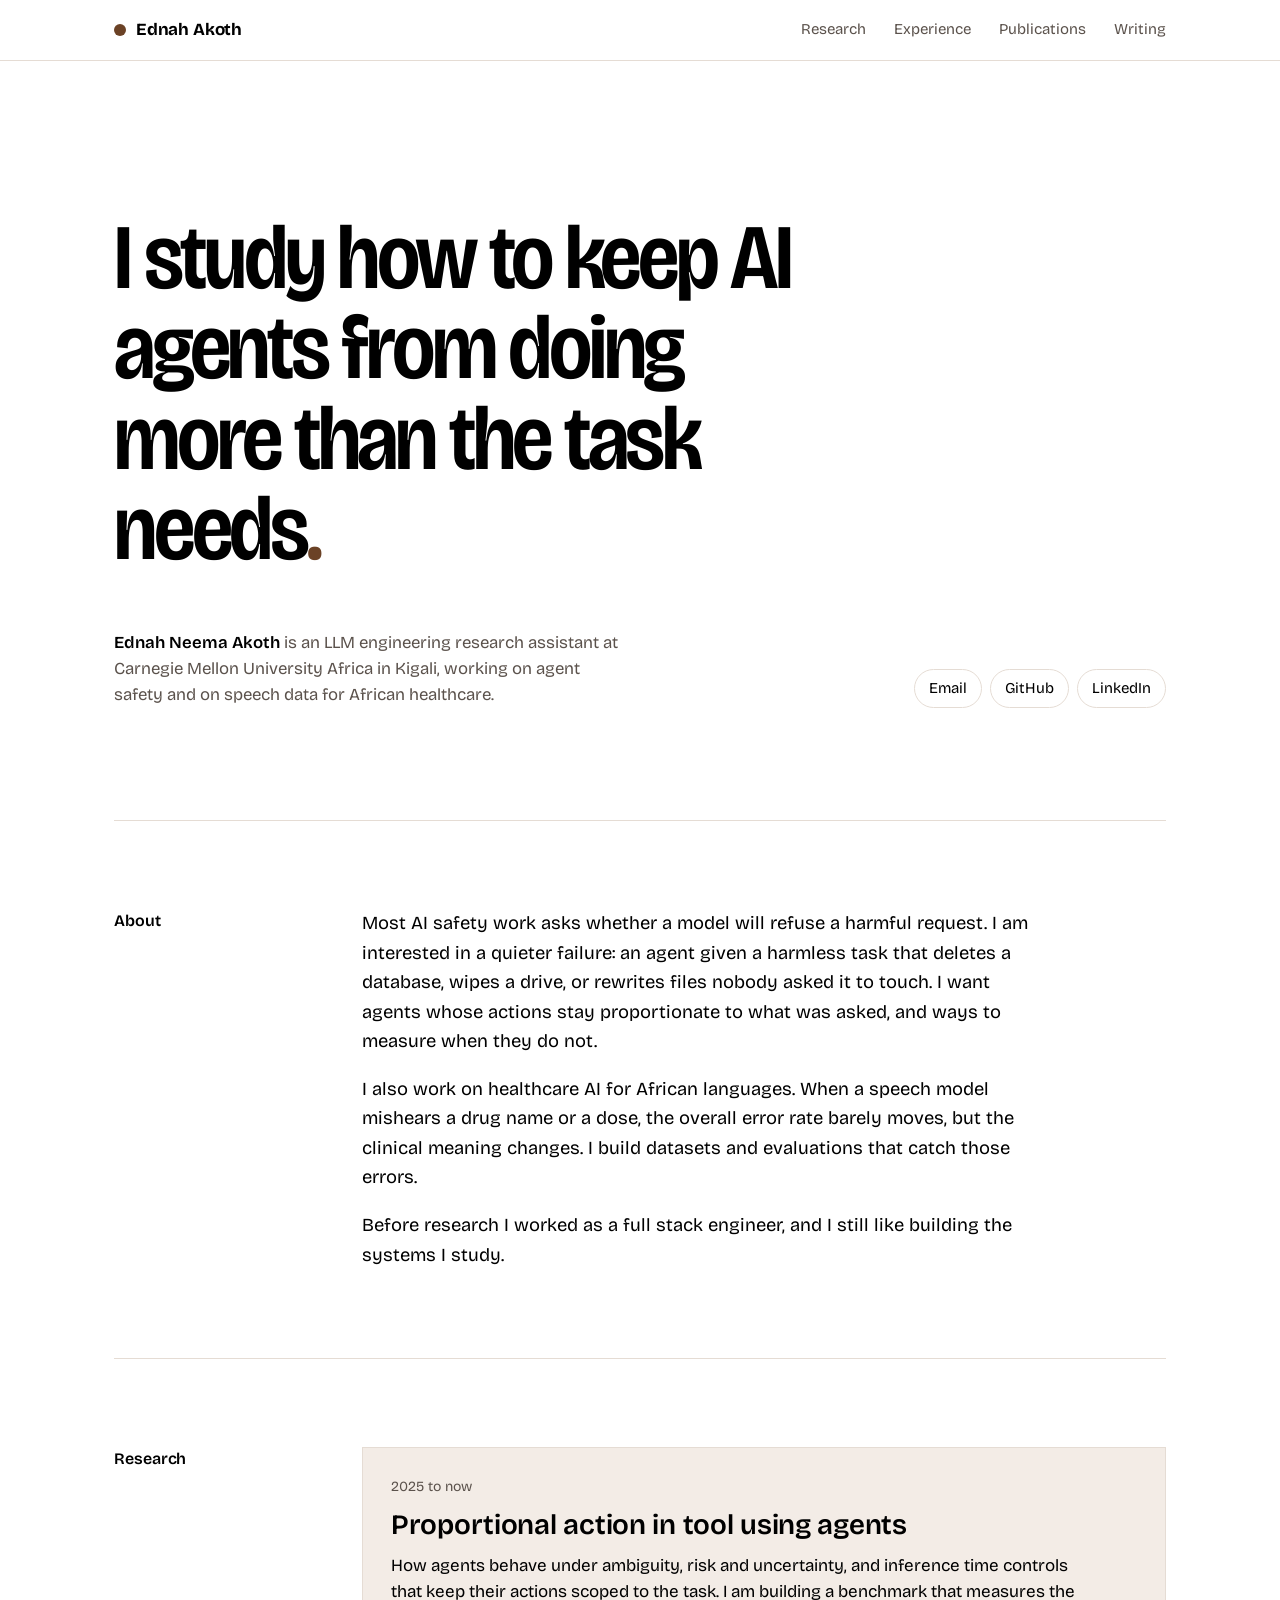
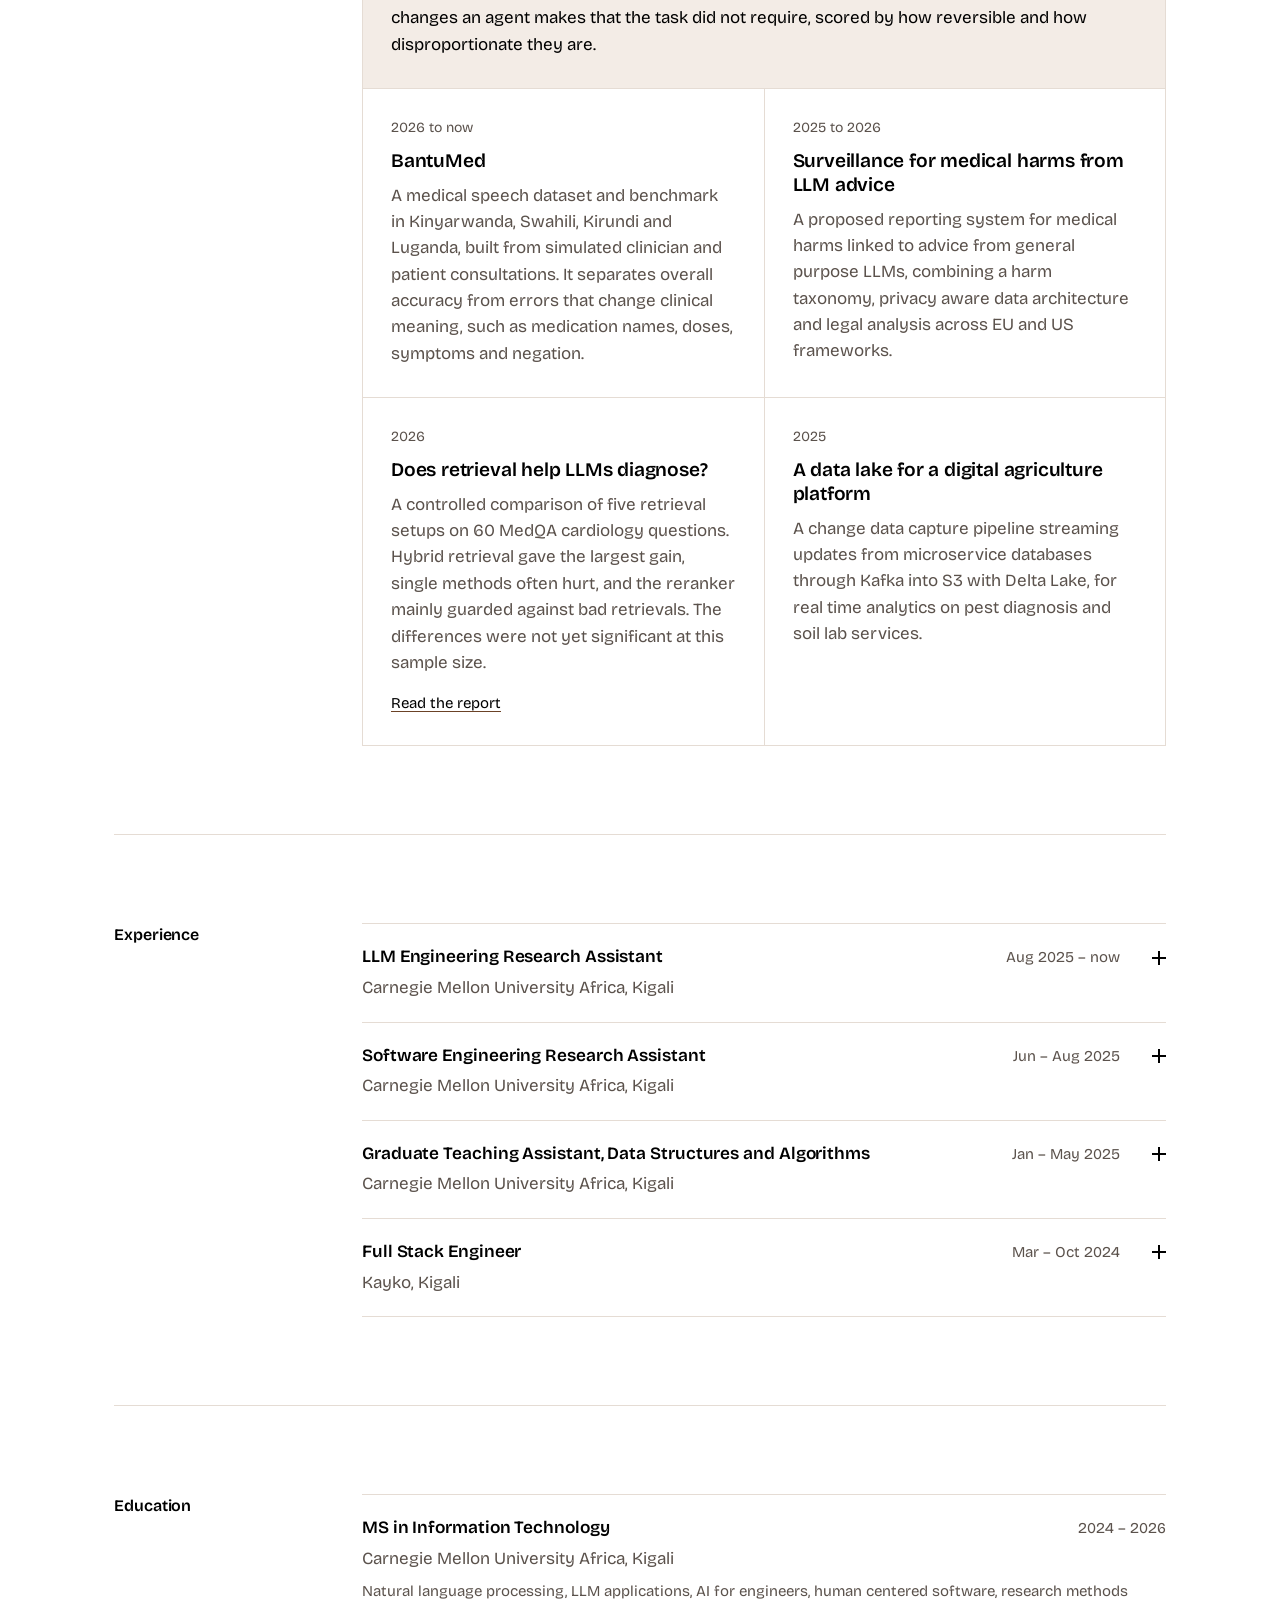
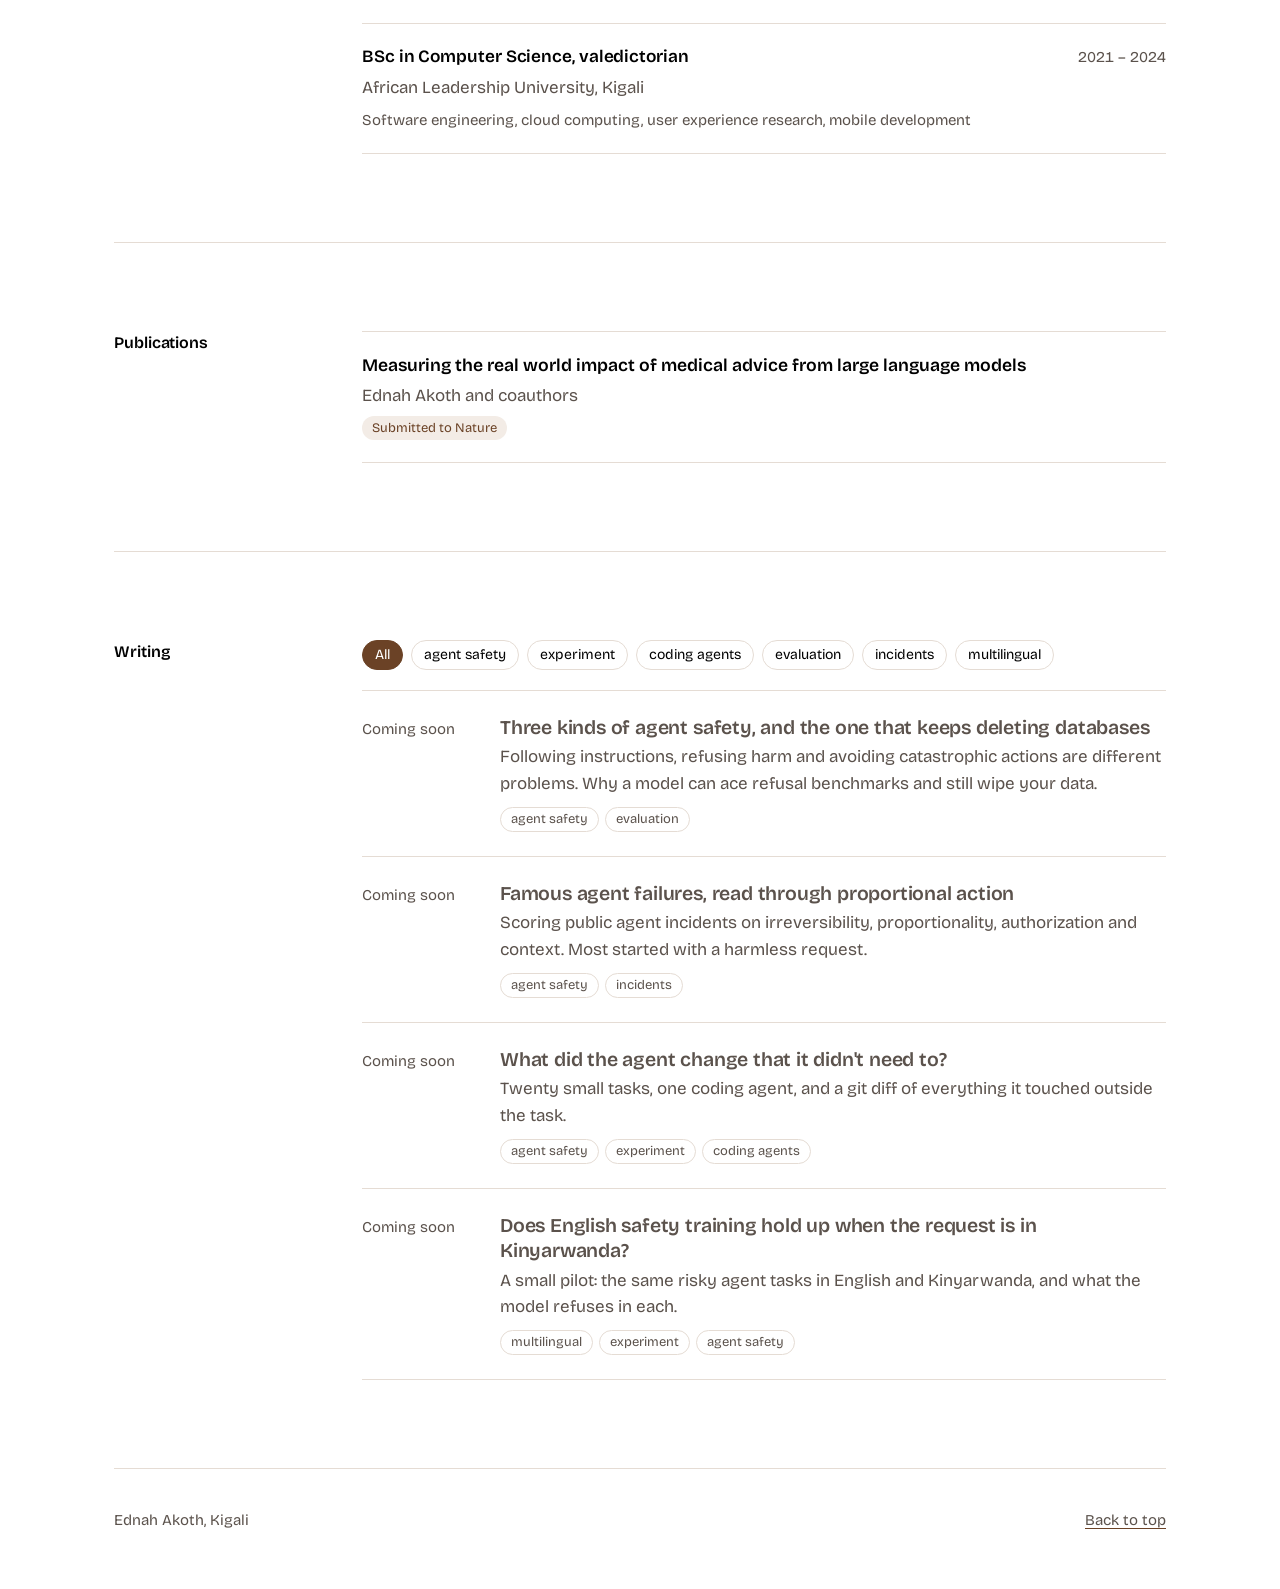
==== index.html @ a0581909 "Add personal site" ====
<!doctype html>
<html lang="en">
<head>
  <meta charset="utf-8">
  <meta name="viewport" content="width=device-width, initial-scale=1">
  <title>Ednah Akoth</title>
  <meta name="description" content="Ednah Akoth studies how AI agents act in the world, and builds evaluation data for African languages in healthcare.">
  <meta name="color-scheme" content="light dark">
  <link rel="icon" href="data:image/svg+xml,%3Csvg xmlns='http://www.w3.org/2000/svg' viewBox='0 0 32 32'%3E%3Ccircle cx='16' cy='16' r='12' fill='%236b4226'/%3E%3C/svg%3E">
  <link rel="preconnect" href="https://fonts.googleapis.com">
  <link rel="preconnect" href="https://fonts.gstatic.com" crossorigin>
  <link href="https://fonts.googleapis.com/css2?family=Bricolage+Grotesque:opsz,wdth,wght@12..96,75..100,400..700&family=Source+Serif+4:ital,opsz,wght@0,8..60,400..600;1,8..60,400&display=swap" rel="stylesheet">
  <link rel="stylesheet" href="style.css">
</head>
<body>
  <header class="top">
    <div class="wrap">
      <a class="mark" href="#"><span class="mark-dot" aria-hidden="true"></span>Ednah Akoth</a>
      <nav class="nav" aria-label="Sections">
        <a href="#research">Research</a>
        <a href="#experience">Experience</a>
        <a href="#publications">Publications</a>
        <a class="keep" href="#writing">Writing</a>
      </nav>
    </div>
  </header>

  <main class="wrap">
    <section class="hero" aria-label="Introduction">
      <h1 class="hero-line">I study how to keep AI agents from doing more than the task needs<span class="stop">.</span></h1>
      <div class="hero-foot">
        <p class="hero-who"><strong>Ednah Neema Akoth</strong> is an LLM engineering research assistant at Carnegie Mellon University Africa in Kigali, working on agent safety and on speech data for African healthcare.</p>
        <ul class="links">
          <li><a href="mailto:ednahakoth21@gmail.com">Email</a></li>
          <li><a href="https://github.com/Ed-Neema">GitHub</a></li>
          <li><a href="https://www.linkedin.com/in/ednah-akoth-7515a0207/">LinkedIn</a></li>
        </ul>
      </div>
    </section>

    <section class="section" id="about">
      <h2>About</h2>
      <div class="prose">
        <p>Most AI safety work asks whether a model will refuse a harmful request. I am interested in a quieter failure: an agent given a harmless task that deletes a database, wipes a drive, or rewrites files nobody asked it to touch. I want agents whose actions stay proportionate to what was asked, and ways to measure when they do not.</p>
        <p>I also work on healthcare AI for African languages. When a speech model mishears a drug name or a dose, the overall error rate barely moves, but the clinical meaning changes. I build datasets and evaluations that catch those errors.</p>
        <p>Before research I worked as a full stack engineer, and I still like building the systems I study.</p>
      </div>
    </section>

    <section class="section" id="research">
      <h2>Research</h2>
      <div class="modules">
        <article class="module lead">
          <span class="when">2025 to now</span>
          <h3>Proportional action in tool using agents</h3>
          <p>How agents behave under ambiguity, risk and uncertainty, and inference time controls that keep their actions scoped to the task. I am building a benchmark that measures the changes an agent makes that the task did not require, scored by how reversible and how disproportionate they are.</p>
        </article>
        <article class="module">
          <span class="when">2026 to now</span>
          <h3>BantuMed</h3>
          <p>A medical speech dataset and benchmark in Kinyarwanda, Swahili, Kirundi and Luganda, built from simulated clinician and patient consultations. It separates overall accuracy from errors that change clinical meaning, such as medication names, doses, symptoms and negation.</p>
        </article>
        <article class="module">
          <span class="when">2025 to 2026</span>
          <h3>Surveillance for medical harms from LLM advice</h3>
          <p>A proposed reporting system for medical harms linked to advice from general purpose LLMs, combining a harm taxonomy, privacy aware data architecture and legal analysis across EU and US frameworks.</p>
        </article>
        <article class="module">
          <span class="when">2026</span>
          <h3>Does retrieval help LLMs diagnose?</h3>
          <p>A controlled comparison of five retrieval setups on 60 MedQA cardiology questions. Hybrid retrieval gave the largest gain, single methods often hurt, and the reranker mainly guarded against bad retrievals. The differences were not yet significant at this sample size.</p>
          <a class="more" href="https://drive.google.com/file/d/1j5AnAswtlGLkLndNqXd56vwvSivkVSa7/view?usp=sharing">Read the report</a>
        </article>
        <article class="module">
          <span class="when">2025</span>
          <h3>A data lake for a digital agriculture platform</h3>
          <p>A change data capture pipeline streaming updates from microservice databases through Kafka into S3 with Delta Lake, for real time analytics on pest diagnosis and soil lab services.</p>
        </article>
      </div>
    </section>

    <section class="section" id="experience">
      <h2>Experience</h2>
      <ol class="rows">
        <li class="row">
          <details>
            <summary class="row-head">
              <span class="row-title">LLM Engineering Research Assistant</span>
              <span class="row-org">Carnegie Mellon University Africa, Kigali</span>
              <span class="row-date">Aug 2025 – now</span>
              <span class="row-toggle" aria-hidden="true"></span>
            </summary>
            <div class="row-body">
              <ul>
                <li>Developed a reporting framework for medical harms linked to LLM advice, integrating a harm taxonomy, privacy aware data architecture and legal analysis. Coauthored the manuscript submitted to Nature.</li>
                <li>Investigating reasonable behaviour in tool using agents, turning analysis of failures under ambiguity, risk and uncertainty into inference time controls for safer actions.</li>
                <li>Developing BantuMed, a multilingual African medical speech dataset and benchmark that identifies clinically consequential transcription errors.</li>
              </ul>
            </div>
          </details>
        </li>
        <li class="row">
          <details>
            <summary class="row-head">
              <span class="row-title">Software Engineering Research Assistant</span>
              <span class="row-org">Carnegie Mellon University Africa, Kigali</span>
              <span class="row-date">Jun – Aug 2025</span>
              <span class="row-toggle" aria-hidden="true"></span>
            </summary>
            <div class="row-body">
              <ul>
                <li>Designed and built a digital agriculture platform with pest and disease diagnosis, treatment recommendations, a chatbot and soil lab service requests.</li>
                <li>Built AI features with Python, FastAPI and microservices across application and data components.</li>
                <li>Built a data lake with a change data capture pipeline, streaming updates through Apache Kafka into AWS S3 using Delta Lake.</li>
              </ul>
            </div>
          </details>
        </li>
        <li class="row">
          <details>
            <summary class="row-head">
              <span class="row-title">Graduate Teaching Assistant, Data Structures and Algorithms</span>
              <span class="row-org">Carnegie Mellon University Africa, Kigali</span>
              <span class="row-date">Jan – May 2025</span>
              <span class="row-toggle" aria-hidden="true"></span>
            </summary>
            <div class="row-body">
              <ul>
                <li>Led C++ recitations and coding labs. Average assignment scores rose 15%.</li>
                <li>Held weekly office hours for 15 to 20 students and used assignment results to design targeted sessions.</li>
              </ul>
            </div>
          </details>
        </li>
        <li class="row">
          <details>
            <summary class="row-head">
              <span class="row-title">Full Stack Engineer</span>
              <span class="row-org">Kayko, Kigali</span>
              <span class="row-date">Mar – Oct 2024</span>
              <span class="row-toggle" aria-hidden="true"></span>
            </summary>
            <div class="row-body">
              <ul>
                <li>Led a team of three building a React and NestJS admin dashboard for monitoring user consumption.</li>
                <li>Built and iterated on an inventory management platform for small businesses, reaching more than 2,000 users.</li>
              </ul>
            </div>
          </details>
        </li>
      </ol>
    </section>

    <section class="section" id="education">
      <h2>Education</h2>
      <ol class="rows">
        <li class="row row-static">
          <div class="row-head">
            <span class="row-title">MS in Information Technology</span>
            <span class="row-org">Carnegie Mellon University Africa, Kigali</span>
            <span class="row-date">2024 – 2026</span>
            <span class="row-note">Natural language processing, LLM applications, AI for engineers, human centered software, research methods</span>
          </div>
        </li>
        <li class="row row-static">
          <div class="row-head">
            <span class="row-title">BSc in Computer Science, valedictorian</span>
            <span class="row-org">African Leadership University, Kigali</span>
            <span class="row-date">2021 – 2024</span>
            <span class="row-note">Software engineering, cloud computing, user experience research, mobile development</span>
          </div>
        </li>
      </ol>
    </section>

    <section class="section" id="publications">
      <h2>Publications</h2>
      <ol class="pubs">
        <li class="pub">
          <span class="pub-title">Measuring the real world impact of medical advice from large language models</span>
          <span class="pub-meta">Ednah Akoth and coauthors</span>
          <span class="status">Submitted to Nature</span>
        </li>
      </ol>
    </section>

    <section class="section" id="writing">
      <h2>Writing</h2>
      <div>
        <ul class="filters" id="filters" aria-label="Filter posts by tag"></ul>
        <ol class="posts" id="posts">
          <li><p class="empty">Loading posts.</p></li>
        </ol>
      </div>
    </section>
  </main>

  <footer class="foot">
    <div class="wrap">
      <span>Ednah Akoth, Kigali</span>
      <a href="#">Back to top</a>
    </div>
  </footer>

  <script src="main.js"></script>
</body>
</html>
---- style.css ----
/* Ednah Akoth — site styles
   Colors: black, white, brown. Change them here and everything follows. */

:root {
  --paper: #ffffff;
  --ink: #000000;
  --mute: #5b524c;
  --brown: #6b4226;
  --brown-soft: #f3ece6;
  --rule: #e5dcd4;

  --sans: "Bricolage Grotesque", "Helvetica Neue", Arial, sans-serif;
  --serif: "Source Serif 4", Georgia, serif;

  --gutter: clamp(20px, 5vw, 64px);
  --max: 1180px;
}

@media (prefers-color-scheme: dark) {
  :root {
    --paper: #000000;
    --ink: #ffffff;
    --mute: #a99e96;
    --brown: #c99a6e;
    --brown-soft: #1c140e;
    --rule: #2b231d;
  }
}

*,
*::before,
*::after { box-sizing: border-box; }

html { -webkit-text-size-adjust: 100%; scroll-behavior: smooth; }

body {
  margin: 0;
  background: var(--paper);
  color: var(--ink);
  font-family: var(--sans);
  font-size: 17px;
  line-height: 1.55;
  font-optical-sizing: auto;
  -webkit-font-smoothing: antialiased;
}

a { color: inherit; text-decoration-color: var(--brown); text-underline-offset: 0.2em; text-decoration-thickness: 1px; }
a:hover { color: var(--brown); }
:focus-visible { outline: 2px solid var(--brown); outline-offset: 3px; border-radius: 2px; }

.wrap { max-width: var(--max); margin: 0 auto; padding: 0 var(--gutter); }

/* Header */
.top {
  position: sticky; top: 0; z-index: 10;
  background: color-mix(in srgb, var(--paper) 88%, transparent);
  backdrop-filter: saturate(140%) blur(10px);
  -webkit-backdrop-filter: saturate(140%) blur(10px);
  border-bottom: 1px solid var(--rule);
}
.top .wrap { display: flex; align-items: center; justify-content: space-between; height: 60px; gap: 16px; }
.mark { font-weight: 700; letter-spacing: -0.01em; text-decoration: none; display: inline-flex; align-items: center; gap: 10px; }
.mark-dot { width: 12px; height: 12px; background: var(--brown); border-radius: 50%; }
.nav { display: flex; gap: clamp(12px, 2.4vw, 28px); font-size: 15px; }
.nav a { text-decoration: none; color: var(--mute); }
.nav a:hover { color: var(--ink); }

/* Hero */
.hero { padding: clamp(64px, 12vw, 152px) 0 clamp(56px, 9vw, 112px); border-bottom: 1px solid var(--rule); }
.hero-line {
  margin: 0;
  max-width: 15ch;
  font-size: clamp(2.6rem, 7.2vw, 6.1rem);
  line-height: 0.98;
  letter-spacing: -0.035em;
  font-weight: 600;
  font-variation-settings: "wdth" 88;
}
.hero-line .stop { color: var(--brown); }
.hero-foot {
  margin-top: clamp(36px, 5vw, 56px);
  display: grid;
  grid-template-columns: minmax(0, 1fr) auto;
  gap: 24px 48px;
  align-items: end;
}
.hero-who { margin: 0; max-width: 46ch; color: var(--mute); font-size: 1.05rem; }
.hero-who strong { color: var(--ink); font-weight: 600; }
.links { display: flex; flex-wrap: wrap; gap: 8px; margin: 0; padding: 0; list-style: none; }
.links a {
  display: inline-block; padding: 7px 14px; border: 1px solid var(--rule); border-radius: 999px;
  text-decoration: none; font-size: 15px;
}
.links a:hover { border-color: var(--brown); color: var(--brown); }

/* Sections: a label column and a content column */
.section { display: grid; grid-template-columns: 200px minmax(0, 1fr); gap: 24px 48px; padding: clamp(48px, 7vw, 88px) 0; border-bottom: 1px solid var(--rule); }
.section > h2 {
  margin: 0; font-size: 1rem; font-weight: 600; letter-spacing: -0.005em;
  position: sticky; top: 84px; align-self: start;
}
.section > h2 .count { color: var(--mute); font-weight: 400; margin-left: 6px; }

.prose { max-width: 62ch; }
.prose p { margin: 0 0 1em; font-size: 1.15rem; line-height: 1.6; }
.prose p:last-child { margin-bottom: 0; }

/* Research modules */
.modules { display: grid; grid-template-columns: repeat(2, minmax(0, 1fr)); border-top: 1px solid var(--rule); border-left: 1px solid var(--rule); }
.module { padding: 28px 28px 30px; border-right: 1px solid var(--rule); border-bottom: 1px solid var(--rule); display: flex; flex-direction: column; gap: 10px; }
.module h3 { margin: 0; font-size: 1.2rem; line-height: 1.25; letter-spacing: -0.01em; font-weight: 600; }
.module p { margin: 0; color: var(--mute); }
.module .when { font-size: 14px; color: var(--mute); }
.module .more { margin-top: auto; padding-top: 6px; font-size: 15px; }
.module.lead { grid-column: 1 / -1; background: var(--brown-soft); }
.module.lead h3 { font-size: clamp(1.35rem, 2.4vw, 1.75rem); max-width: 30ch; }
.module.lead p { max-width: 64ch; color: var(--ink); }

/* Experience and education rows */
.rows { list-style: none; margin: 0; padding: 0; border-top: 1px solid var(--rule); }
.row { border-bottom: 1px solid var(--rule); }
.row details > summary { list-style: none; cursor: pointer; }
.row details > summary::-webkit-details-marker { display: none; }
.row-head { display: grid; grid-template-columns: minmax(0, 1fr) auto 22px; gap: 4px 24px; align-items: baseline; padding: 20px 0; }
.row-title { font-weight: 600; font-size: 1.08rem; letter-spacing: -0.005em; }
.row-org { color: var(--mute); grid-column: 1; }
.row-date { color: var(--mute); font-size: 15px; font-variant-numeric: tabular-nums; grid-row: 1; grid-column: 2; white-space: nowrap; }
.row-toggle { grid-row: 1; grid-column: 3; position: relative; width: 14px; height: 14px; justify-self: end; align-self: center; }
.row-toggle::before, .row-toggle::after { content: ""; position: absolute; background: var(--ink); left: 0; top: 6px; width: 14px; height: 2px; transition: transform 0.2s ease; }
.row-toggle::after { transform: rotate(90deg); }
details[open] .row-toggle::after { transform: rotate(0deg); }
summary:hover .row-title { color: var(--brown); }
.row-body { padding: 0 0 24px; max-width: 70ch; }
.row-body ul { margin: 0; padding-left: 1.1em; }
.row-body li { margin: 0 0 8px; color: var(--mute); }
.row-body li::marker { color: var(--brown); }
.row-static .row-head { grid-template-columns: minmax(0, 1fr) auto; }
.row-note { grid-column: 1 / -1; color: var(--mute); font-size: 15px; margin-top: 4px; }

/* Publications */
.pubs { list-style: none; margin: 0; padding: 0; border-top: 1px solid var(--rule); }
.pub { padding: 22px 0; border-bottom: 1px solid var(--rule); display: grid; gap: 6px; }
.pub-title { font-weight: 600; font-size: 1.1rem; line-height: 1.35; max-width: 60ch; }
.pub-meta { color: var(--mute); }
.status { display: inline-block; font-size: 13px; padding: 2px 10px; border-radius: 999px; background: var(--brown-soft); color: var(--brown); width: fit-content; }

/* Writing */
.filters { display: flex; flex-wrap: wrap; gap: 8px; margin: 0 0 20px; padding: 0; list-style: none; }
.tag {
  font: inherit; font-size: 14px; line-height: 1; padding: 7px 12px; border-radius: 999px;
  border: 1px solid var(--rule); background: transparent; color: var(--ink); cursor: pointer;
}
.tag:hover { border-color: var(--brown); }
.tag[aria-pressed="true"] { background: var(--brown); border-color: var(--brown); color: var(--paper); }
span.tag { cursor: default; padding: 5px 10px; font-size: 13px; color: var(--mute); }
.posts { list-style: none; margin: 0; padding: 0; border-top: 1px solid var(--rule); }
.post { border-bottom: 1px solid var(--rule); }
.post-link { display: grid; grid-template-columns: 110px minmax(0, 1fr); gap: 6px 28px; padding: 24px 0; text-decoration: none; }
a.post-link:hover .post-title { color: var(--brown); }
.post-date { color: var(--mute); font-size: 15px; font-variant-numeric: tabular-nums; padding-top: 3px; }
.post-title { font-weight: 600; font-size: 1.22rem; line-height: 1.3; letter-spacing: -0.01em; margin: 0; }
.post-sum { color: var(--mute); margin: 4px 0 10px; max-width: 62ch; }
.post-tags { display: flex; flex-wrap: wrap; gap: 6px; }
.post.upcoming .post-title { color: var(--mute); }
.empty { color: var(--mute); padding: 24px 0; margin: 0; }

/* Footer */
.foot { padding: 40px 0 56px; color: var(--mute); font-size: 15px; }
.foot .wrap { display: flex; justify-content: space-between; flex-wrap: wrap; gap: 12px; }

/* Article page */
.article { padding: clamp(48px, 8vw, 96px) 0 72px; }
.article-head { max-width: 760px; margin: 0 auto 40px; }
.back { font-size: 15px; color: var(--mute); text-decoration: none; }
.back:hover { color: var(--brown); }
.article-title { font-size: clamp(2rem, 4.6vw, 3.4rem); line-height: 1.04; letter-spacing: -0.03em; font-weight: 600; margin: 28px 0 18px; font-variation-settings: "wdth" 90; }
.article-meta { display: flex; flex-wrap: wrap; align-items: center; gap: 10px 14px; color: var(--mute); font-size: 15px; }
.article-body { max-width: 680px; margin: 0 auto; font-family: var(--serif); font-size: 1.16rem; line-height: 1.72; }
.article-body h2, .article-body h3 { font-family: var(--sans); letter-spacing: -0.015em; line-height: 1.2; margin: 2em 0 0.6em; }
.article-body h2 { font-size: 1.6rem; }
.article-body h3 { font-size: 1.25rem; }
.article-body p, .article-body ul, .article-body ol { margin: 0 0 1.1em; }
.article-body blockquote { margin: 1.5em 0; padding-left: 20px; border-left: 3px solid var(--brown); color: var(--mute); }
.article-body img { max-width: 100%; height: auto; }
.article-body code { font-size: 0.88em; background: var(--brown-soft); padding: 2px 5px; border-radius: 3px; }
.article-body pre { background: var(--brown-soft); padding: 16px; overflow-x: auto; border-radius: 4px; font-size: 0.85em; line-height: 1.5; }
.article-body pre code { background: none; padding: 0; }
.article-body table { border-collapse: collapse; width: 100%; font-family: var(--sans); font-size: 0.92rem; margin: 1.4em 0; display: block; overflow-x: auto; }
.article-body th, .article-body td { border-bottom: 1px solid var(--rule); padding: 8px 10px; text-align: left; vertical-align: top; }
.article-body hr { border: 0; border-top: 1px solid var(--rule); margin: 2.4em 0; }

/* One entrance, on page load only */
@media (prefers-reduced-motion: no-preference) {
  .hero-line, .hero-foot { animation: rise 0.7s cubic-bezier(0.2, 0.7, 0.2, 1) both; }
  .hero-foot { animation-delay: 0.15s; }
  @keyframes rise { from { opacity: 0; transform: translateY(14px); } to { opacity: 1; transform: none; } }
}
@media (prefers-reduced-motion: reduce) { html { scroll-behavior: auto; } .row-toggle::before, .row-toggle::after { transition: none; } }

/* Small screens */
@media (max-width: 820px) {
  .section { grid-template-columns: 1fr; gap: 20px; }
  .section > h2 { position: static; }
  .modules { grid-template-columns: 1fr; }
  .hero-foot { grid-template-columns: 1fr; }
}
@media (max-width: 560px) {
  body { font-size: 16px; }
  .nav a:not(.keep) { display: none; }
  .module { padding: 22px 20px; }
  .post-link { grid-template-columns: 1fr; gap: 4px; }
  .row-head { grid-template-columns: minmax(0, 1fr) 22px; }
  .row-date { grid-row: auto; grid-column: 1; }
  .row-toggle { grid-row: 1; grid-column: 2; }
  .row-static .row-head { grid-template-columns: 1fr; }
}
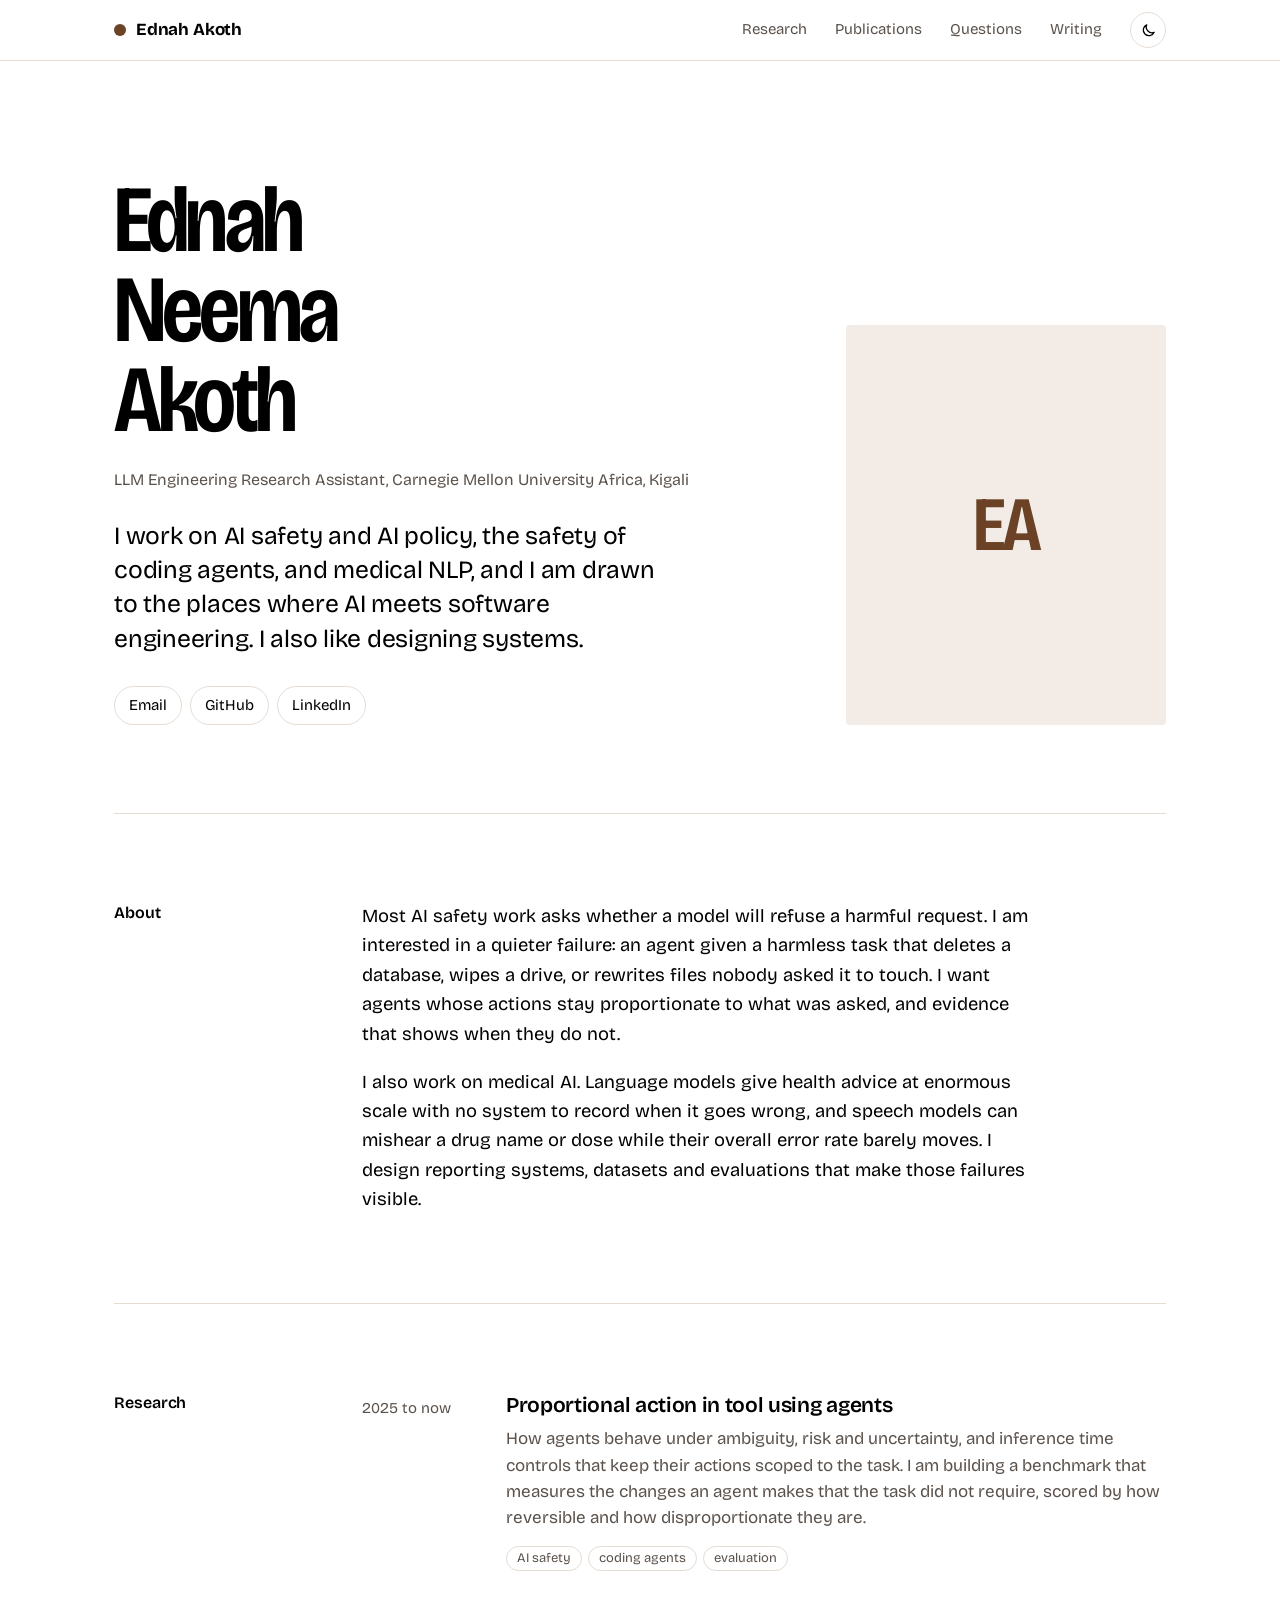
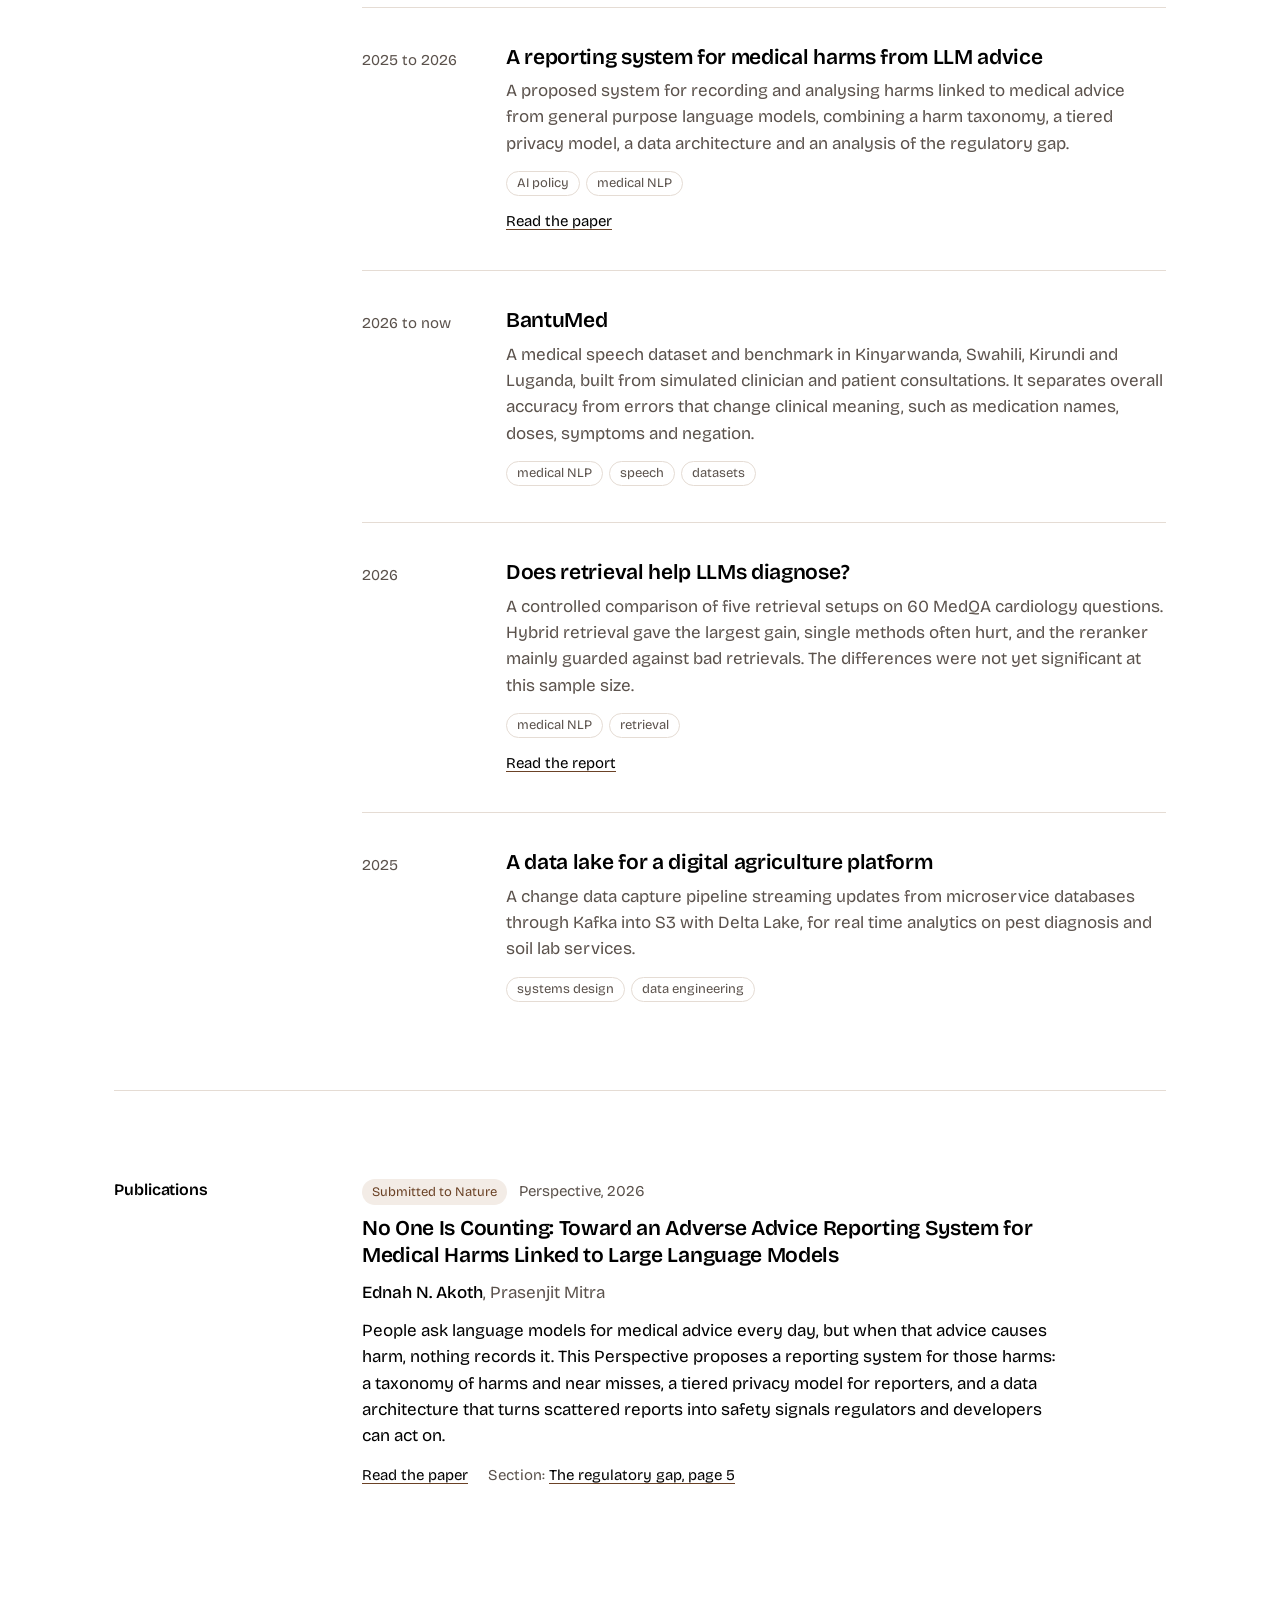
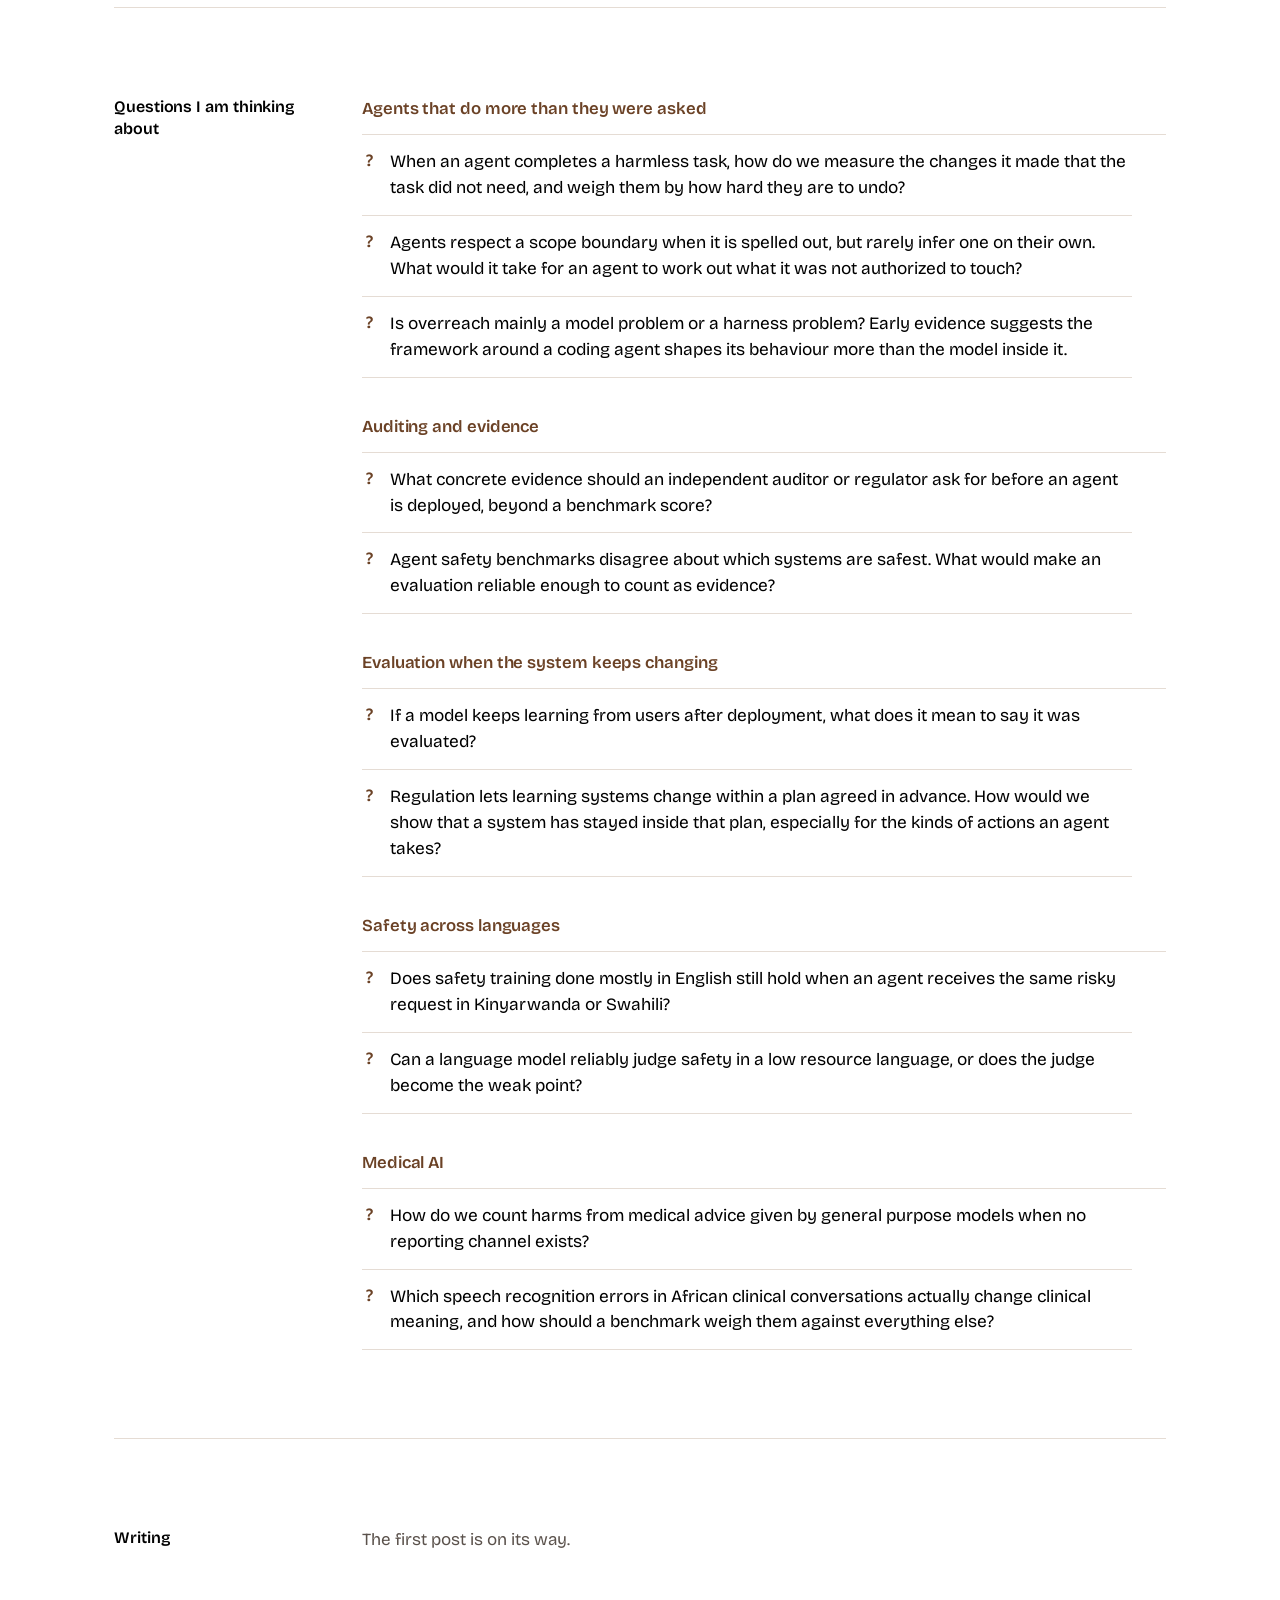
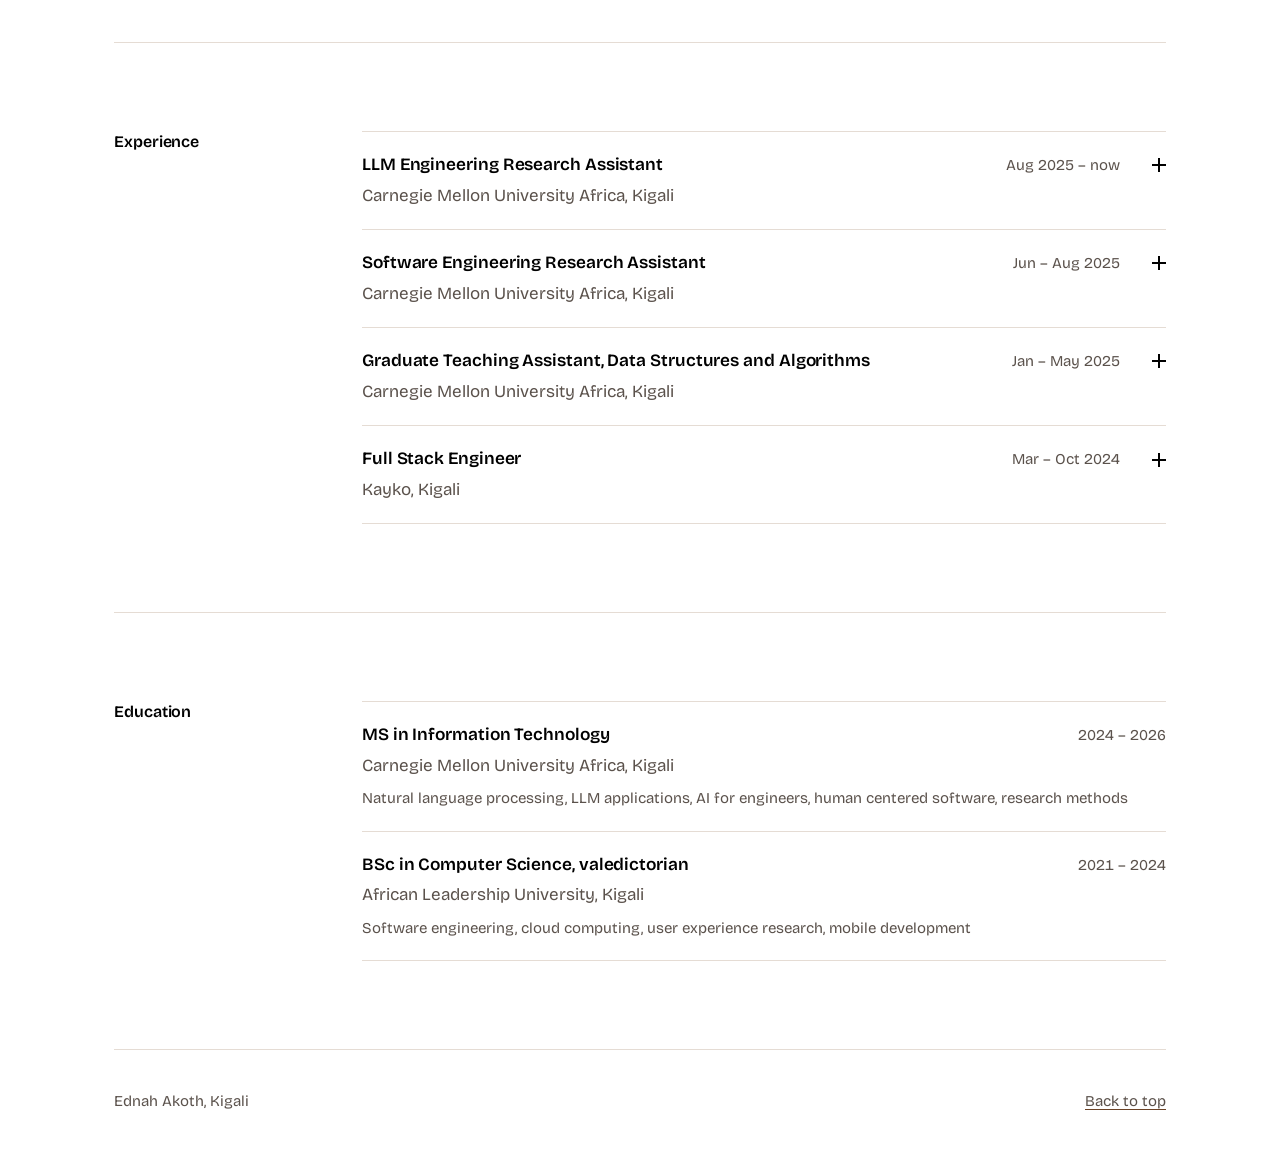
==== commit 47aa5c17: "Redesign intro, research list, add questions, paper links and theme toggle" ====
--- a/index.html
+++ b/index.html
@@ -4,8 +4,9 @@
   <meta charset="utf-8">
   <meta name="viewport" content="width=device-width, initial-scale=1">
   <title>Ednah Akoth</title>
-  <meta name="description" content="Ednah Akoth studies how AI agents act in the world, and builds evaluation data for African languages in healthcare.">
+  <meta name="description" content="Ednah Akoth works on AI safety, AI policy, the safety of coding agents and medical NLP.">
   <meta name="color-scheme" content="light dark">
+  <script>try{var t=localStorage.getItem("theme");if(t==="light"||t==="dark")document.documentElement.dataset.theme=t;}catch(e){}</script>
   <link rel="icon" href="data:image/svg+xml,%3Csvg xmlns='http://www.w3.org/2000/svg' viewBox='0 0 32 32'%3E%3Ccircle cx='16' cy='16' r='12' fill='%236b4226'/%3E%3C/svg%3E">
   <link rel="preconnect" href="https://fonts.googleapis.com">
   <link rel="preconnect" href="https://fonts.gstatic.com" crossorigin>
@@ -16,66 +17,117 @@
   <header class="top">
     <div class="wrap">
       <a class="mark" href="#"><span class="mark-dot" aria-hidden="true"></span>Ednah Akoth</a>
-      <nav class="nav" aria-label="Sections">
-        <a href="#research">Research</a>
-        <a href="#experience">Experience</a>
-        <a href="#publications">Publications</a>
-        <a class="keep" href="#writing">Writing</a>
-      </nav>
+      <div class="top-right">
+        <nav class="nav" aria-label="Sections">
+          <a href="#research">Research</a>
+          <a href="#publications">Publications</a>
+          <a href="#questions">Questions</a>
+          <a class="keep" href="#writing">Writing</a>
+        </nav>
+        <button class="theme-toggle" type="button" aria-label="Switch to dark mode" data-theme-toggle>
+          <svg class="icon-moon" viewBox="0 0 24 24" aria-hidden="true"><path d="M20 14.5A8 8 0 0 1 9.5 4a8 8 0 1 0 10.5 10.5Z"/></svg>
+          <svg class="icon-sun" viewBox="0 0 24 24" aria-hidden="true"><circle cx="12" cy="12" r="4"/><path d="M12 2v2M12 20v2M4.9 4.9l1.4 1.4M17.7 17.7l1.4 1.4M2 12h2M20 12h2M4.9 19.1l1.4-1.4M17.7 6.3l1.4-1.4"/></svg>
+        </button>
+      </div>
     </div>
   </header>
 
   <main class="wrap">
     <section class="hero" aria-label="Introduction">
-      <h1 class="hero-line">I study how to keep AI agents from doing more than the task needs<span class="stop">.</span></h1>
-      <div class="hero-foot">
-        <p class="hero-who"><strong>Ednah Neema Akoth</strong> is an LLM engineering research assistant at Carnegie Mellon University Africa in Kigali, working on agent safety and on speech data for African healthcare.</p>
+      <div class="hero-text">
+        <h1 class="hero-name">Ednah Neema Akoth</h1>
+        <p class="hero-role">LLM Engineering Research Assistant, Carnegie Mellon University Africa, Kigali</p>
+        <p class="hero-interests">I work on AI safety and AI policy, the safety of coding agents, and medical NLP, and I am drawn to the places where AI meets software engineering. I also like designing systems.</p>
         <ul class="links">
           <li><a href="mailto:ednahakoth21@gmail.com">Email</a></li>
           <li><a href="https://github.com/Ed-Neema">GitHub</a></li>
           <li><a href="https://www.linkedin.com/in/ednah-akoth-7515a0207/">LinkedIn</a></li>
         </ul>
       </div>
+      <figure class="portrait">
+        <span class="portrait-fallback" aria-hidden="true">EA</span>
+        <!-- To add your photo: upload it to the repository as photo.jpg. It appears here automatically. -->
+        <img src="photo.jpg" alt="Portrait of Ednah Akoth" width="600" height="750" onerror="this.remove()">
+      </figure>
     </section>
 
     <section class="section" id="about">
       <h2>About</h2>
       <div class="prose">
-        <p>Most AI safety work asks whether a model will refuse a harmful request. I am interested in a quieter failure: an agent given a harmless task that deletes a database, wipes a drive, or rewrites files nobody asked it to touch. I want agents whose actions stay proportionate to what was asked, and ways to measure when they do not.</p>
-        <p>I also work on healthcare AI for African languages. When a speech model mishears a drug name or a dose, the overall error rate barely moves, but the clinical meaning changes. I build datasets and evaluations that catch those errors.</p>
-        <p>Before research I worked as a full stack engineer, and I still like building the systems I study.</p>
+        <p>Most AI safety work asks whether a model will refuse a harmful request. I am interested in a quieter failure: an agent given a harmless task that deletes a database, wipes a drive, or rewrites files nobody asked it to touch. I want agents whose actions stay proportionate to what was asked, and evidence that shows when they do not.</p>
+        <p>I also work on medical AI. Language models give health advice at enormous scale with no system to record when it goes wrong, and speech models can mishear a drug name or dose while their overall error rate barely moves. I design reporting systems, datasets and evaluations that make those failures visible.</p>
       </div>
     </section>
 
     <section class="section" id="research">
       <h2>Research</h2>
-      <div class="modules">
-        <article class="module lead">
-          <span class="when">2025 to now</span>
-          <h3>Proportional action in tool using agents</h3>
-          <p>How agents behave under ambiguity, risk and uncertainty, and inference time controls that keep their actions scoped to the task. I am building a benchmark that measures the changes an agent makes that the task did not require, scored by how reversible and how disproportionate they are.</p>
-        </article>
-        <article class="module">
-          <span class="when">2026 to now</span>
-          <h3>BantuMed</h3>
-          <p>A medical speech dataset and benchmark in Kinyarwanda, Swahili, Kirundi and Luganda, built from simulated clinician and patient consultations. It separates overall accuracy from errors that change clinical meaning, such as medication names, doses, symptoms and negation.</p>
-        </article>
-        <article class="module">
-          <span class="when">2025 to 2026</span>
-          <h3>Surveillance for medical harms from LLM advice</h3>
-          <p>A proposed reporting system for medical harms linked to advice from general purpose LLMs, combining a harm taxonomy, privacy aware data architecture and legal analysis across EU and US frameworks.</p>
-        </article>
-        <article class="module">
-          <span class="when">2026</span>
-          <h3>Does retrieval help LLMs diagnose?</h3>
-          <p>A controlled comparison of five retrieval setups on 60 MedQA cardiology questions. Hybrid retrieval gave the largest gain, single methods often hurt, and the reranker mainly guarded against bad retrievals. The differences were not yet significant at this sample size.</p>
-          <a class="more" href="https://drive.google.com/file/d/1j5AnAswtlGLkLndNqXd56vwvSivkVSa7/view?usp=sharing">Read the report</a>
-        </article>
-        <article class="module">
-          <span class="when">2025</span>
-          <h3>A data lake for a digital agriculture platform</h3>
-          <p>A change data capture pipeline streaming updates from microservice databases through Kafka into S3 with Delta Lake, for real time analytics on pest diagnosis and soil lab services.</p>
-        </article>
+      <ol class="projects">
+        <li class="project">
+          <span class="project-when">2025 to now</span>
+          <div class="project-body">
+            <h3>Proportional action in tool using agents</h3>
+            <p>How agents behave under ambiguity, risk and uncertainty, and inference time controls that keep their actions scoped to the task. I am building a benchmark that measures the changes an agent makes that the task did not require, scored by how reversible and how disproportionate they are.</p>
+            <p class="project-tags"><span class="tag">AI safety</span><span class="tag">coding agents</span><span class="tag">evaluation</span></p>
+          </div>
+        </li>
+        <li class="project">
+          <span class="project-when">2025 to 2026</span>
+          <div class="project-body">
+            <h3>A reporting system for medical harms from LLM advice</h3>
+            <p>A proposed system for recording and analysing harms linked to medical advice from general purpose language models, combining a harm taxonomy, a tiered privacy model, a data architecture and an analysis of the regulatory gap.</p>
+            <p class="project-tags"><span class="tag">AI policy</span><span class="tag">medical NLP</span></p>
+            <a class="project-link" href="#pub-no-one-is-counting">Read the paper</a>
+          </div>
+        </li>
+        <li class="project">
+          <span class="project-when">2026 to now</span>
+          <div class="project-body">
+            <h3>BantuMed</h3>
+            <p>A medical speech dataset and benchmark in Kinyarwanda, Swahili, Kirundi and Luganda, built from simulated clinician and patient consultations. It separates overall accuracy from errors that change clinical meaning, such as medication names, doses, symptoms and negation.</p>
+            <p class="project-tags"><span class="tag">medical NLP</span><span class="tag">speech</span><span class="tag">datasets</span></p>
+          </div>
+        </li>
+        <li class="project">
+          <span class="project-when">2026</span>
+          <div class="project-body">
+            <h3>Does retrieval help LLMs diagnose?</h3>
+            <p>A controlled comparison of five retrieval setups on 60 MedQA cardiology questions. Hybrid retrieval gave the largest gain, single methods often hurt, and the reranker mainly guarded against bad retrievals. The differences were not yet significant at this sample size.</p>
+            <p class="project-tags"><span class="tag">medical NLP</span><span class="tag">retrieval</span></p>
+            <a class="project-link" href="https://drive.google.com/file/d/1j5AnAswtlGLkLndNqXd56vwvSivkVSa7/view?usp=sharing">Read the report</a>
+          </div>
+        </li>
+        <li class="project">
+          <span class="project-when">2025</span>
+          <div class="project-body">
+            <h3>A data lake for a digital agriculture platform</h3>
+            <p>A change data capture pipeline streaming updates from microservice databases through Kafka into S3 with Delta Lake, for real time analytics on pest diagnosis and soil lab services.</p>
+            <p class="project-tags"><span class="tag">systems design</span><span class="tag">data engineering</span></p>
+          </div>
+        </li>
+      </ol>
+    </section>
+
+    <section class="section" id="publications">
+      <h2>Publications</h2>
+      <ol class="pubs" id="pubs">
+        <li><p class="empty">Loading publications.</p></li>
+      </ol>
+    </section>
+
+    <section class="section" id="questions">
+      <h2>Questions I am thinking about</h2>
+      <div class="questions" id="question-list">
+        <p class="empty">Loading questions.</p>
+      </div>
+    </section>
+
+    <section class="section" id="writing">
+      <h2>Writing</h2>
+      <div>
+        <ul class="filters" id="filters" aria-label="Filter posts by tag"></ul>
+        <ol class="posts" id="posts">
+          <li><p class="empty">Loading posts.</p></li>
+        </ol>
       </div>
     </section>
 
@@ -172,27 +224,6 @@
         </li>
       </ol>
     </section>
-
-    <section class="section" id="publications">
-      <h2>Publications</h2>
-      <ol class="pubs">
-        <li class="pub">
-          <span class="pub-title">Measuring the real world impact of medical advice from large language models</span>
-          <span class="pub-meta">Ednah Akoth and coauthors</span>
-          <span class="status">Submitted to Nature</span>
-        </li>
-      </ol>
-    </section>
-
-    <section class="section" id="writing">
-      <h2>Writing</h2>
-      <div>
-        <ul class="filters" id="filters" aria-label="Filter posts by tag"></ul>
-        <ol class="posts" id="posts">
-          <li><p class="empty">Loading posts.</p></li>
-        </ol>
-      </div>
-    </section>
   </main>
 
   <footer class="foot">
--- a/style.css
+++ b/style.css
@@ -1,4 +1,4 @@
-/* Ednah Akoth — site styles
+/* Ednah Akoth: site styles
    Colors: black, white, brown. Change them here and everything follows. */
 
 :root {
@@ -14,16 +14,28 @@
 
   --gutter: clamp(20px, 5vw, 64px);
   --max: 1180px;
-}
-
+  color-scheme: light;
+}
+
+/* Dark palette: used when the visitor picks dark, or when their system is dark and they have not picked */
+:root[data-theme="dark"] {
+  --paper: #000000;
+  --ink: #ffffff;
+  --mute: #a99e96;
+  --brown: #c99a6e;
+  --brown-soft: #1c140e;
+  --rule: #2b231d;
+  color-scheme: dark;
+}
 @media (prefers-color-scheme: dark) {
-  :root {
+  :root:not([data-theme="light"]) {
     --paper: #000000;
     --ink: #ffffff;
     --mute: #a99e96;
     --brown: #c99a6e;
     --brown-soft: #1c140e;
     --rule: #2b231d;
+    color-scheme: dark;
   }
 }
 
@@ -31,7 +43,7 @@
 *::before,
 *::after { box-sizing: border-box; }
 
-html { -webkit-text-size-adjust: 100%; scroll-behavior: smooth; }
+html { -webkit-text-size-adjust: 100%; scroll-behavior: smooth; scroll-padding-top: 80px; }
 
 body {
   margin: 0;
@@ -59,62 +71,134 @@
   border-bottom: 1px solid var(--rule);
 }
 .top .wrap { display: flex; align-items: center; justify-content: space-between; height: 60px; gap: 16px; }
+.top-right { display: flex; align-items: center; gap: clamp(14px, 2.4vw, 28px); }
 .mark { font-weight: 700; letter-spacing: -0.01em; text-decoration: none; display: inline-flex; align-items: center; gap: 10px; }
 .mark-dot { width: 12px; height: 12px; background: var(--brown); border-radius: 50%; }
 .nav { display: flex; gap: clamp(12px, 2.4vw, 28px); font-size: 15px; }
 .nav a { text-decoration: none; color: var(--mute); }
 .nav a:hover { color: var(--ink); }
 
-/* Hero */
-.hero { padding: clamp(64px, 12vw, 152px) 0 clamp(56px, 9vw, 112px); border-bottom: 1px solid var(--rule); }
-.hero-line {
+.theme-toggle {
+  display: inline-grid; place-items: center; width: 36px; height: 36px; padding: 0;
+  border: 1px solid var(--rule); border-radius: 50%; background: transparent; color: var(--ink); cursor: pointer;
+}
+.theme-toggle:hover { border-color: var(--brown); color: var(--brown); }
+.theme-toggle svg { width: 17px; height: 17px; fill: none; stroke: currentColor; stroke-width: 1.8; stroke-linecap: round; stroke-linejoin: round; }
+.theme-toggle .icon-sun { display: none; }
+:root[data-theme="dark"] .theme-toggle .icon-sun { display: block; }
+:root[data-theme="dark"] .theme-toggle .icon-moon { display: none; }
+@media (prefers-color-scheme: dark) {
+  :root:not([data-theme="light"]) .theme-toggle .icon-sun { display: block; }
+  :root:not([data-theme="light"]) .theme-toggle .icon-moon { display: none; }
+}
+
+/* Hero: name and interests beside a portrait */
+.hero {
+  display: grid;
+  grid-template-columns: minmax(0, 1fr) clamp(220px, 26vw, 320px);
+  gap: clamp(32px, 6vw, 88px);
+  align-items: end;
+  padding: clamp(56px, 9vw, 120px) 0 clamp(48px, 7vw, 88px);
+  border-bottom: 1px solid var(--rule);
+}
+.hero-name {
   margin: 0;
-  max-width: 15ch;
-  font-size: clamp(2.6rem, 7.2vw, 6.1rem);
-  line-height: 0.98;
-  letter-spacing: -0.035em;
+  font-size: clamp(2.8rem, 7.4vw, 6.4rem);
+  line-height: 0.95;
+  letter-spacing: -0.04em;
   font-weight: 600;
-  font-variation-settings: "wdth" 88;
-}
-.hero-line .stop { color: var(--brown); }
-.hero-foot {
-  margin-top: clamp(36px, 5vw, 56px);
-  display: grid;
-  grid-template-columns: minmax(0, 1fr) auto;
-  gap: 24px 48px;
-  align-items: end;
-}
-.hero-who { margin: 0; max-width: 46ch; color: var(--mute); font-size: 1.05rem; }
-.hero-who strong { color: var(--ink); font-weight: 600; }
-.links { display: flex; flex-wrap: wrap; gap: 8px; margin: 0; padding: 0; list-style: none; }
+  font-variation-settings: "wdth" 86;
+  max-width: 9ch;
+}
+.hero-role { margin: 22px 0 0; color: var(--mute); font-size: 1rem; }
+.hero-interests { margin: 26px 0 0; max-width: 34ch; font-size: clamp(1.25rem, 2vw, 1.55rem); line-height: 1.38; letter-spacing: -0.01em; }
+.links { display: flex; flex-wrap: wrap; gap: 8px; margin: 30px 0 0; padding: 0; list-style: none; }
 .links a {
   display: inline-block; padding: 7px 14px; border: 1px solid var(--rule); border-radius: 999px;
   text-decoration: none; font-size: 15px;
 }
 .links a:hover { border-color: var(--brown); color: var(--brown); }
 
+.portrait {
+  position: relative; margin: 0; aspect-ratio: 4 / 5; overflow: hidden;
+  background: var(--brown-soft); border-radius: 4px;
+}
+.portrait img { position: absolute; inset: 0; width: 100%; height: 100%; object-fit: cover; }
+.portrait-fallback {
+  position: absolute; inset: 0; display: grid; place-items: center;
+  font-size: clamp(3rem, 6vw, 5rem); font-weight: 600; letter-spacing: -0.04em; color: var(--brown);
+  font-variation-settings: "wdth" 86;
+}
+
 /* Sections: a label column and a content column */
 .section { display: grid; grid-template-columns: 200px minmax(0, 1fr); gap: 24px 48px; padding: clamp(48px, 7vw, 88px) 0; border-bottom: 1px solid var(--rule); }
 .section > h2 {
-  margin: 0; font-size: 1rem; font-weight: 600; letter-spacing: -0.005em;
+  margin: 0; font-size: 1rem; font-weight: 600; letter-spacing: -0.005em; line-height: 1.35;
   position: sticky; top: 84px; align-self: start;
 }
-.section > h2 .count { color: var(--mute); font-weight: 400; margin-left: 6px; }
 
 .prose { max-width: 62ch; }
 .prose p { margin: 0 0 1em; font-size: 1.15rem; line-height: 1.6; }
 .prose p:last-child { margin-bottom: 0; }
 
-/* Research modules */
-.modules { display: grid; grid-template-columns: repeat(2, minmax(0, 1fr)); border-top: 1px solid var(--rule); border-left: 1px solid var(--rule); }
-.module { padding: 28px 28px 30px; border-right: 1px solid var(--rule); border-bottom: 1px solid var(--rule); display: flex; flex-direction: column; gap: 10px; }
-.module h3 { margin: 0; font-size: 1.2rem; line-height: 1.25; letter-spacing: -0.01em; font-weight: 600; }
-.module p { margin: 0; color: var(--mute); }
-.module .when { font-size: 14px; color: var(--mute); }
-.module .more { margin-top: auto; padding-top: 6px; font-size: 15px; }
-.module.lead { grid-column: 1 / -1; background: var(--brown-soft); }
-.module.lead h3 { font-size: clamp(1.35rem, 2.4vw, 1.75rem); max-width: 30ch; }
-.module.lead p { max-width: 64ch; color: var(--ink); }
+/* Research: a list of projects with the date in a margin */
+.projects { list-style: none; margin: 0; padding: 0; }
+.project { display: grid; grid-template-columns: 116px minmax(0, 1fr); gap: 6px 28px; padding: 0 0 36px; }
+.project + .project { padding-top: 36px; border-top: 1px solid var(--rule); }
+.project:last-child { padding-bottom: 0; }
+.project-when { color: var(--mute); font-size: 15px; padding-top: 5px; font-variant-numeric: tabular-nums; }
+.project-body h3 { margin: 0 0 8px; font-size: 1.32rem; line-height: 1.25; letter-spacing: -0.015em; font-weight: 600; }
+.project-body p { margin: 0; max-width: 64ch; color: var(--mute); }
+.project-tags { display: flex; flex-wrap: wrap; gap: 6px; margin-top: 14px !important; }
+.project-link { display: inline-block; margin-top: 14px; font-size: 15px; }
+
+/* Tags */
+.tag {
+  font: inherit; font-size: 14px; line-height: 1; padding: 7px 12px; border-radius: 999px;
+  border: 1px solid var(--rule); background: transparent; color: var(--ink); cursor: pointer;
+}
+.tag:hover { border-color: var(--brown); }
+.tag[aria-pressed="true"] { background: var(--brown); border-color: var(--brown); color: var(--paper); }
+span.tag { cursor: default; padding: 5px 10px; font-size: 13px; color: var(--mute); display: inline-block; }
+span.tag:hover { border-color: var(--rule); }
+
+/* Publications */
+.pubs { list-style: none; margin: 0; padding: 0; }
+.pub { padding: 0 0 32px; display: grid; gap: 10px; }
+.pub + .pub { padding-top: 32px; border-top: 1px solid var(--rule); }
+.pub:target .pub-title a { color: var(--brown); }
+.pub-head { display: flex; flex-wrap: wrap; align-items: center; gap: 8px 12px; }
+.status { display: inline-block; font-size: 13px; padding: 3px 10px; border-radius: 999px; background: var(--brown-soft); color: var(--brown); }
+.pub-year { color: var(--mute); font-size: 15px; }
+.pub-title { margin: 0; font-weight: 600; font-size: 1.32rem; line-height: 1.3; letter-spacing: -0.015em; max-width: 52ch; }
+.pub-title a { text-decoration: none; }
+.pub-title a:hover { text-decoration: underline; }
+.pub-authors { margin: 0; color: var(--mute); }
+.pub-authors strong { color: var(--ink); font-weight: 500; }
+.pub-sum { margin: 2px 0 0; max-width: 64ch; }
+.pub-links { display: flex; flex-wrap: wrap; gap: 6px 20px; margin: 4px 0 0; padding: 0; list-style: none; font-size: 15px; }
+.pub-links .sec { color: var(--mute); }
+
+/* Questions */
+.questions { display: grid; gap: 36px; }
+.q-group h3 { margin: 0 0 12px; font-size: 1.05rem; font-weight: 600; color: var(--brown); letter-spacing: -0.005em; }
+.q-group ul { list-style: none; margin: 0; padding: 0; border-top: 1px solid var(--rule); }
+.q-group li { padding: 14px 0 14px 28px; border-bottom: 1px solid var(--rule); position: relative; font-size: 1.08rem; line-height: 1.5; max-width: 70ch; }
+.q-group li::before { content: "?"; position: absolute; left: 4px; top: 13px; color: var(--brown); font-weight: 600; }
+
+/* Writing */
+.filters { display: flex; flex-wrap: wrap; gap: 8px; margin: 0 0 20px; padding: 0; list-style: none; }
+.filters:empty { display: none; }
+.posts { list-style: none; margin: 0; padding: 0; border-top: 1px solid var(--rule); }
+.posts:has(.empty) { border-top: 0; }
+.post { border-bottom: 1px solid var(--rule); }
+.post-link { display: grid; grid-template-columns: 116px minmax(0, 1fr); gap: 6px 28px; padding: 24px 0; text-decoration: none; }
+a.post-link:hover .post-title { color: var(--brown); }
+.post-date { color: var(--mute); font-size: 15px; font-variant-numeric: tabular-nums; padding-top: 3px; }
+.post-title { font-weight: 600; font-size: 1.22rem; line-height: 1.3; letter-spacing: -0.01em; margin: 0; }
+.post-sum { color: var(--mute); margin: 4px 0 10px; max-width: 62ch; }
+.post-tags { display: flex; flex-wrap: wrap; gap: 6px; }
+.empty { color: var(--mute); margin: 0; }
 
 /* Experience and education rows */
 .rows { list-style: none; margin: 0; padding: 0; border-top: 1px solid var(--rule); }
@@ -137,33 +221,6 @@
 .row-static .row-head { grid-template-columns: minmax(0, 1fr) auto; }
 .row-note { grid-column: 1 / -1; color: var(--mute); font-size: 15px; margin-top: 4px; }
 
-/* Publications */
-.pubs { list-style: none; margin: 0; padding: 0; border-top: 1px solid var(--rule); }
-.pub { padding: 22px 0; border-bottom: 1px solid var(--rule); display: grid; gap: 6px; }
-.pub-title { font-weight: 600; font-size: 1.1rem; line-height: 1.35; max-width: 60ch; }
-.pub-meta { color: var(--mute); }
-.status { display: inline-block; font-size: 13px; padding: 2px 10px; border-radius: 999px; background: var(--brown-soft); color: var(--brown); width: fit-content; }
-
-/* Writing */
-.filters { display: flex; flex-wrap: wrap; gap: 8px; margin: 0 0 20px; padding: 0; list-style: none; }
-.tag {
-  font: inherit; font-size: 14px; line-height: 1; padding: 7px 12px; border-radius: 999px;
-  border: 1px solid var(--rule); background: transparent; color: var(--ink); cursor: pointer;
-}
-.tag:hover { border-color: var(--brown); }
-.tag[aria-pressed="true"] { background: var(--brown); border-color: var(--brown); color: var(--paper); }
-span.tag { cursor: default; padding: 5px 10px; font-size: 13px; color: var(--mute); }
-.posts { list-style: none; margin: 0; padding: 0; border-top: 1px solid var(--rule); }
-.post { border-bottom: 1px solid var(--rule); }
-.post-link { display: grid; grid-template-columns: 110px minmax(0, 1fr); gap: 6px 28px; padding: 24px 0; text-decoration: none; }
-a.post-link:hover .post-title { color: var(--brown); }
-.post-date { color: var(--mute); font-size: 15px; font-variant-numeric: tabular-nums; padding-top: 3px; }
-.post-title { font-weight: 600; font-size: 1.22rem; line-height: 1.3; letter-spacing: -0.01em; margin: 0; }
-.post-sum { color: var(--mute); margin: 4px 0 10px; max-width: 62ch; }
-.post-tags { display: flex; flex-wrap: wrap; gap: 6px; }
-.post.upcoming .post-title { color: var(--mute); }
-.empty { color: var(--mute); padding: 24px 0; margin: 0; }
-
 /* Footer */
 .foot { padding: 40px 0 56px; color: var(--mute); font-size: 15px; }
 .foot .wrap { display: flex; justify-content: space-between; flex-wrap: wrap; gap: 12px; }
@@ -175,6 +232,10 @@
 .back:hover { color: var(--brown); }
 .article-title { font-size: clamp(2rem, 4.6vw, 3.4rem); line-height: 1.04; letter-spacing: -0.03em; font-weight: 600; margin: 28px 0 18px; font-variation-settings: "wdth" 90; }
 .article-meta { display: flex; flex-wrap: wrap; align-items: center; gap: 10px 14px; color: var(--mute); font-size: 15px; }
+.related { max-width: 680px; margin: 0 auto 40px; padding: 18px 20px; background: var(--brown-soft); border-radius: 4px; font-size: 15px; }
+.related p { margin: 0 0 6px; color: var(--mute); }
+.related ul { margin: 0; padding: 0; list-style: none; display: grid; gap: 6px; }
+.related a { font-weight: 600; }
 .article-body { max-width: 680px; margin: 0 auto; font-family: var(--serif); font-size: 1.16rem; line-height: 1.72; }
 .article-body h2, .article-body h3 { font-family: var(--sans); letter-spacing: -0.015em; line-height: 1.2; margin: 2em 0 0.6em; }
 .article-body h2 { font-size: 1.6rem; }
@@ -191,8 +252,8 @@
 
 /* One entrance, on page load only */
 @media (prefers-reduced-motion: no-preference) {
-  .hero-line, .hero-foot { animation: rise 0.7s cubic-bezier(0.2, 0.7, 0.2, 1) both; }
-  .hero-foot { animation-delay: 0.15s; }
+  .hero-text, .portrait { animation: rise 0.7s cubic-bezier(0.2, 0.7, 0.2, 1) both; }
+  .portrait { animation-delay: 0.12s; }
   @keyframes rise { from { opacity: 0; transform: translateY(14px); } to { opacity: 1; transform: none; } }
 }
 @media (prefers-reduced-motion: reduce) { html { scroll-behavior: auto; } .row-toggle::before, .row-toggle::after { transition: none; } }
@@ -201,14 +262,14 @@
 @media (max-width: 820px) {
   .section { grid-template-columns: 1fr; gap: 20px; }
   .section > h2 { position: static; }
-  .modules { grid-template-columns: 1fr; }
-  .hero-foot { grid-template-columns: 1fr; }
+  .hero { grid-template-columns: 1fr; align-items: start; }
+  .portrait { grid-row: 1; width: 160px; }
+  .portrait-fallback { font-size: 3rem; }
 }
 @media (max-width: 560px) {
   body { font-size: 16px; }
   .nav a:not(.keep) { display: none; }
-  .module { padding: 22px 20px; }
-  .post-link { grid-template-columns: 1fr; gap: 4px; }
+  .project, .post-link { grid-template-columns: 1fr; gap: 4px; }
   .row-head { grid-template-columns: minmax(0, 1fr) 22px; }
   .row-date { grid-row: auto; grid-column: 1; }
   .row-toggle { grid-row: 1; grid-column: 2; }
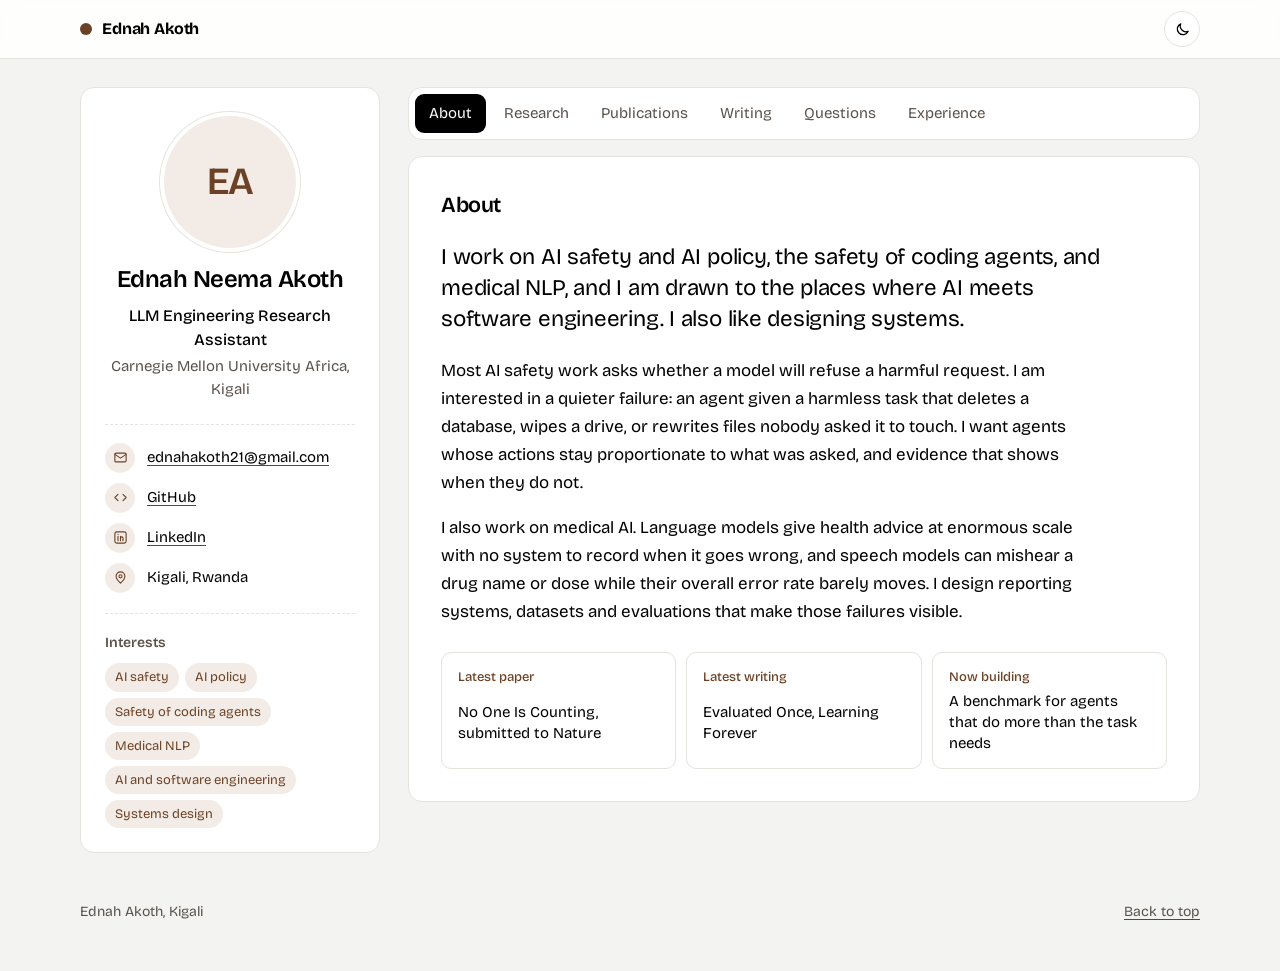
==== commit f21c4f4d: "Redesign: profile card, tabbed sections, publication cards" ====
--- a/index.html
+++ b/index.html
@@ -11,228 +11,246 @@
   <link rel="preconnect" href="https://fonts.googleapis.com">
   <link rel="preconnect" href="https://fonts.gstatic.com" crossorigin>
   <link href="https://fonts.googleapis.com/css2?family=Bricolage+Grotesque:opsz,wdth,wght@12..96,75..100,400..700&family=Source+Serif+4:ital,opsz,wght@0,8..60,400..600;1,8..60,400&display=swap" rel="stylesheet">
-  <link rel="stylesheet" href="style.css">
+  <link rel="stylesheet" href="style.css?v=4">
 </head>
 <body>
-  <header class="top">
-    <div class="wrap">
-      <a class="mark" href="#"><span class="mark-dot" aria-hidden="true"></span>Ednah Akoth</a>
-      <div class="top-right">
-        <nav class="nav" aria-label="Sections">
-          <a href="#research">Research</a>
-          <a href="#publications">Publications</a>
-          <a href="#questions">Questions</a>
-          <a class="keep" href="#writing">Writing</a>
-        </nav>
-        <button class="theme-toggle" type="button" aria-label="Switch to dark mode" data-theme-toggle>
-          <svg class="icon-moon" viewBox="0 0 24 24" aria-hidden="true"><path d="M20 14.5A8 8 0 0 1 9.5 4a8 8 0 1 0 10.5 10.5Z"/></svg>
-          <svg class="icon-sun" viewBox="0 0 24 24" aria-hidden="true"><circle cx="12" cy="12" r="4"/><path d="M12 2v2M12 20v2M4.9 4.9l1.4 1.4M17.7 17.7l1.4 1.4M2 12h2M20 12h2M4.9 19.1l1.4-1.4M17.7 6.3l1.4-1.4"/></svg>
-        </button>
-      </div>
+  <header class="bar">
+    <div class="shell bar-inner">
+      <a class="mark" href="#about"><span class="mark-dot" aria-hidden="true"></span>Ednah Akoth</a>
+      <button class="theme-toggle" type="button" aria-label="Switch to dark mode" data-theme-toggle>
+        <svg class="icon-moon" viewBox="0 0 24 24" aria-hidden="true"><path d="M20 14.5A8 8 0 0 1 9.5 4a8 8 0 1 0 10.5 10.5Z"/></svg>
+        <svg class="icon-sun" viewBox="0 0 24 24" aria-hidden="true"><circle cx="12" cy="12" r="4"/><path d="M12 2v2M12 20v2M4.9 4.9l1.4 1.4M17.7 17.7l1.4 1.4M2 12h2M20 12h2M4.9 19.1l1.4-1.4M17.7 6.3l1.4-1.4"/></svg>
+      </button>
     </div>
   </header>
 
-  <main class="wrap">
-    <section class="hero" aria-label="Introduction">
-      <div class="hero-text">
-        <h1 class="hero-name">Ednah Neema Akoth</h1>
-        <p class="hero-role">LLM Engineering Research Assistant, Carnegie Mellon University Africa, Kigali</p>
-        <p class="hero-interests">I work on AI safety and AI policy, the safety of coding agents, and medical NLP, and I am drawn to the places where AI meets software engineering. I also like designing systems.</p>
-        <ul class="links">
-          <li><a href="mailto:ednahakoth21@gmail.com">Email</a></li>
-          <li><a href="https://github.com/Ed-Neema">GitHub</a></li>
-          <li><a href="https://www.linkedin.com/in/ednah-akoth-7515a0207/">LinkedIn</a></li>
-        </ul>
-      </div>
+  <div class="shell layout">
+    <aside class="profile" aria-label="Profile">
       <figure class="portrait">
         <span class="portrait-fallback" aria-hidden="true">EA</span>
         <!-- To add your photo: upload it to the repository as photo.jpg. It appears here automatically. -->
-        <img src="photo.jpg" alt="Portrait of Ednah Akoth" width="600" height="750" onerror="this.remove()">
+        <img src="photo.jpg" alt="Portrait of Ednah Akoth" width="400" height="400" onerror="this.remove()">
       </figure>
-    </section>
-
-    <section class="section" id="about">
-      <h2>About</h2>
-      <div class="prose">
-        <p>Most AI safety work asks whether a model will refuse a harmful request. I am interested in a quieter failure: an agent given a harmless task that deletes a database, wipes a drive, or rewrites files nobody asked it to touch. I want agents whose actions stay proportionate to what was asked, and evidence that shows when they do not.</p>
-        <p>I also work on medical AI. Language models give health advice at enormous scale with no system to record when it goes wrong, and speech models can mishear a drug name or dose while their overall error rate barely moves. I design reporting systems, datasets and evaluations that make those failures visible.</p>
+      <h1 class="profile-name">Ednah Neema Akoth</h1>
+      <p class="profile-role">LLM Engineering Research Assistant</p>
+      <p class="profile-org">Carnegie Mellon University Africa, Kigali</p>
+
+      <ul class="contact">
+        <li>
+          <span class="chip-icon" aria-hidden="true"><svg viewBox="0 0 24 24"><rect x="3" y="5" width="18" height="14" rx="2"/><path d="m3 7 9 6 9-6"/></svg></span>
+          <a href="mailto:ednahakoth21@gmail.com">ednahakoth21@gmail.com</a>
+        </li>
+        <li>
+          <span class="chip-icon" aria-hidden="true"><svg viewBox="0 0 24 24"><path d="m8 7-5 5 5 5M16 7l5 5-5 5"/></svg></span>
+          <a href="https://github.com/Ed-Neema">GitHub</a>
+        </li>
+        <li>
+          <span class="chip-icon" aria-hidden="true"><svg viewBox="0 0 24 24"><rect x="3" y="3" width="18" height="18" rx="3"/><path d="M8 10v7M8 7v.01M12 17v-4a2 2 0 0 1 4 0v4M12 10v7"/></svg></span>
+          <a href="https://www.linkedin.com/in/ednah-akoth-7515a0207/">LinkedIn</a>
+        </li>
+        <li>
+          <span class="chip-icon" aria-hidden="true"><svg viewBox="0 0 24 24"><path d="M12 21s-7-6.2-7-11a7 7 0 0 1 14 0c0 4.8-7 11-7 11Z"/><circle cx="12" cy="10" r="2.5"/></svg></span>
+          <span>Kigali, Rwanda</span>
+        </li>
+      </ul>
+
+      <div class="interests">
+        <h2>Interests</h2>
+        <ul>
+          <li>AI safety</li>
+          <li>AI policy</li>
+          <li>Safety of coding agents</li>
+          <li>Medical NLP</li>
+          <li>AI and software engineering</li>
+          <li>Systems design</li>
+        </ul>
       </div>
-    </section>
-
-    <section class="section" id="research">
-      <h2>Research</h2>
-      <ol class="projects">
-        <li class="project">
-          <span class="project-when">2025 to now</span>
-          <div class="project-body">
-            <h3>Proportional action in tool using agents</h3>
-            <p>How agents behave under ambiguity, risk and uncertainty, and inference time controls that keep their actions scoped to the task. I am building a benchmark that measures the changes an agent makes that the task did not require, scored by how reversible and how disproportionate they are.</p>
-            <p class="project-tags"><span class="tag">AI safety</span><span class="tag">coding agents</span><span class="tag">evaluation</span></p>
-          </div>
-        </li>
-        <li class="project">
-          <span class="project-when">2025 to 2026</span>
-          <div class="project-body">
-            <h3>A reporting system for medical harms from LLM advice</h3>
-            <p>A proposed system for recording and analysing harms linked to medical advice from general purpose language models, combining a harm taxonomy, a tiered privacy model, a data architecture and an analysis of the regulatory gap.</p>
-            <p class="project-tags"><span class="tag">AI policy</span><span class="tag">medical NLP</span></p>
-            <a class="project-link" href="#pub-no-one-is-counting">Read the paper</a>
-          </div>
-        </li>
-        <li class="project">
-          <span class="project-when">2026 to now</span>
-          <div class="project-body">
-            <h3>BantuMed</h3>
-            <p>A medical speech dataset and benchmark in Kinyarwanda, Swahili, Kirundi and Luganda, built from simulated clinician and patient consultations. It separates overall accuracy from errors that change clinical meaning, such as medication names, doses, symptoms and negation.</p>
-            <p class="project-tags"><span class="tag">medical NLP</span><span class="tag">speech</span><span class="tag">datasets</span></p>
-          </div>
-        </li>
-        <li class="project">
-          <span class="project-when">2026</span>
-          <div class="project-body">
-            <h3>Does retrieval help LLMs diagnose?</h3>
-            <p>A controlled comparison of five retrieval setups on 60 MedQA cardiology questions. Hybrid retrieval gave the largest gain, single methods often hurt, and the reranker mainly guarded against bad retrievals. The differences were not yet significant at this sample size.</p>
-            <p class="project-tags"><span class="tag">medical NLP</span><span class="tag">retrieval</span></p>
-            <a class="project-link" href="https://drive.google.com/file/d/1j5AnAswtlGLkLndNqXd56vwvSivkVSa7/view?usp=sharing">Read the report</a>
-          </div>
-        </li>
-        <li class="project">
-          <span class="project-when">2025</span>
-          <div class="project-body">
-            <h3>A data lake for a digital agriculture platform</h3>
-            <p>A change data capture pipeline streaming updates from microservice databases through Kafka into S3 with Delta Lake, for real time analytics on pest diagnosis and soil lab services.</p>
-            <p class="project-tags"><span class="tag">systems design</span><span class="tag">data engineering</span></p>
-          </div>
-        </li>
-      </ol>
-    </section>
-
-    <section class="section" id="publications">
-      <h2>Publications</h2>
-      <ol class="pubs" id="pubs">
-        <li><p class="empty">Loading publications.</p></li>
-      </ol>
-    </section>
-
-    <section class="section" id="questions">
-      <h2>Questions I am thinking about</h2>
-      <div class="questions" id="question-list">
-        <p class="empty">Loading questions.</p>
-      </div>
-    </section>
-
-    <section class="section" id="writing">
-      <h2>Writing</h2>
-      <div>
+    </aside>
+
+    <main class="main">
+      <nav class="tabs" aria-label="Sections">
+        <a href="#about" data-tab="about">About</a>
+        <a href="#research" data-tab="research">Research</a>
+        <a href="#publications" data-tab="publications">Publications</a>
+        <a href="#writing" data-tab="writing">Writing</a>
+        <a href="#questions" data-tab="questions">Questions</a>
+        <a href="#experience" data-tab="experience">Experience</a>
+      </nav>
+
+      <section class="panel" id="panel-about" data-panel="about" aria-labelledby="h-about">
+        <h2 class="panel-title" id="h-about">About</h2>
+        <div class="prose">
+          <p class="lead">I work on AI safety and AI policy, the safety of coding agents, and medical NLP, and I am drawn to the places where AI meets software engineering. I also like designing systems.</p>
+          <p>Most AI safety work asks whether a model will refuse a harmful request. I am interested in a quieter failure: an agent given a harmless task that deletes a database, wipes a drive, or rewrites files nobody asked it to touch. I want agents whose actions stay proportionate to what was asked, and evidence that shows when they do not.</p>
+          <p>I also work on medical AI. Language models give health advice at enormous scale with no system to record when it goes wrong, and speech models can mishear a drug name or dose while their overall error rate barely moves. I design reporting systems, datasets and evaluations that make those failures visible.</p>
+        </div>
+        <div class="glance">
+          <a class="glance-item" href="#publications">
+            <span class="glance-label">Latest paper</span>
+            <span class="glance-text">No One Is Counting, submitted to Nature</span>
+          </a>
+          <a class="glance-item" href="#writing">
+            <span class="glance-label">Latest writing</span>
+            <span class="glance-text" id="latest-post">Loading</span>
+          </a>
+          <a class="glance-item" href="#research">
+            <span class="glance-label">Now building</span>
+            <span class="glance-text">A benchmark for agents that do more than the task needs</span>
+          </a>
+        </div>
+      </section>
+
+      <section class="panel" id="panel-research" data-panel="research" aria-labelledby="h-research" hidden>
+        <h2 class="panel-title" id="h-research">Research</h2>
+        <ol class="cards">
+          <li class="card">
+            <p class="card-kind">Agent safety <span class="card-when">2025 to now</span></p>
+            <h3 class="card-title">Proportional action in tool using agents</h3>
+            <p class="card-text">How agents behave under ambiguity, risk and uncertainty, and inference time controls that keep their actions scoped to the task. I am building a benchmark that measures the changes an agent makes that the task did not require, scored by how reversible and how disproportionate they are.</p>
+            <p class="tags"><span class="tag">AI safety</span><span class="tag">coding agents</span><span class="tag">evaluation</span></p>
+          </li>
+          <li class="card">
+            <p class="card-kind">AI policy <span class="card-when">2025 to 2026</span></p>
+            <h3 class="card-title">A reporting system for medical harms from LLM advice</h3>
+            <p class="card-text">A proposed system for recording and analysing harms linked to medical advice from general purpose language models, combining a harm taxonomy, a tiered privacy model, a data architecture and an analysis of the regulatory gap.</p>
+            <p class="tags"><span class="tag">AI policy</span><span class="tag">medical NLP</span></p>
+            <p class="actions"><a href="#pub-no-one-is-counting">Read the paper</a></p>
+          </li>
+          <li class="card">
+            <p class="card-kind">Medical NLP <span class="card-when">2026 to now</span></p>
+            <h3 class="card-title">BantuMed</h3>
+            <p class="card-text">A medical speech dataset and benchmark in Kinyarwanda, Swahili, Kirundi and Luganda, built from simulated clinician and patient consultations. It separates overall accuracy from errors that change clinical meaning, such as medication names, doses, symptoms and negation.</p>
+            <p class="tags"><span class="tag">medical NLP</span><span class="tag">speech</span><span class="tag">datasets</span></p>
+          </li>
+          <li class="card">
+            <p class="card-kind">Medical NLP <span class="card-when">2026</span></p>
+            <h3 class="card-title">Does retrieval help LLMs diagnose?</h3>
+            <p class="card-text">A controlled comparison of five retrieval setups on 60 MedQA cardiology questions. Hybrid retrieval gave the largest gain, single methods often hurt, and the reranker mainly guarded against bad retrievals. The differences were not yet significant at this sample size.</p>
+            <p class="tags"><span class="tag">medical NLP</span><span class="tag">retrieval</span></p>
+            <p class="actions"><a href="https://drive.google.com/file/d/1j5AnAswtlGLkLndNqXd56vwvSivkVSa7/view?usp=sharing">Read the report</a></p>
+          </li>
+          <li class="card">
+            <p class="card-kind">Systems design <span class="card-when">2025</span></p>
+            <h3 class="card-title">A data lake for a digital agriculture platform</h3>
+            <p class="card-text">A change data capture pipeline streaming updates from microservice databases through Kafka into S3 with Delta Lake, for real time analytics on pest diagnosis and soil lab services.</p>
+            <p class="tags"><span class="tag">systems design</span><span class="tag">data engineering</span></p>
+          </li>
+        </ol>
+      </section>
+
+      <section class="panel" id="panel-publications" data-panel="publications" aria-labelledby="h-publications" hidden>
+        <div class="panel-head">
+          <h2 class="panel-title" id="h-publications">Publications <span class="count" id="pub-count"></span></h2>
+        </div>
+        <ol class="cards" id="pubs">
+          <li><p class="empty">Loading publications.</p></li>
+        </ol>
+      </section>
+
+      <section class="panel" id="panel-writing" data-panel="writing" aria-labelledby="h-writing" hidden>
+        <div class="panel-head">
+          <h2 class="panel-title" id="h-writing">Writing <span class="count" id="post-count"></span></h2>
+          <label class="search">
+            <svg viewBox="0 0 24 24" aria-hidden="true"><circle cx="11" cy="11" r="7"/><path d="m20 20-3.5-3.5"/></svg>
+            <span class="visually-hidden">Search posts by title</span>
+            <input type="search" id="post-search" placeholder="Search by title">
+          </label>
+        </div>
         <ul class="filters" id="filters" aria-label="Filter posts by tag"></ul>
-        <ol class="posts" id="posts">
+        <ol class="cards" id="posts">
           <li><p class="empty">Loading posts.</p></li>
         </ol>
-      </div>
-    </section>
-
-    <section class="section" id="experience">
-      <h2>Experience</h2>
-      <ol class="rows">
-        <li class="row">
-          <details>
-            <summary class="row-head">
-              <span class="row-title">LLM Engineering Research Assistant</span>
-              <span class="row-org">Carnegie Mellon University Africa, Kigali</span>
-              <span class="row-date">Aug 2025 – now</span>
-              <span class="row-toggle" aria-hidden="true"></span>
-            </summary>
-            <div class="row-body">
-              <ul>
+      </section>
+
+      <section class="panel" id="panel-questions" data-panel="questions" aria-labelledby="h-questions" hidden>
+        <h2 class="panel-title" id="h-questions">Questions I am thinking about</h2>
+        <p class="panel-intro">Open problems I am working through and want to pursue. This list changes as my thinking does.</p>
+        <div class="questions" id="question-list">
+          <p class="empty">Loading questions.</p>
+        </div>
+      </section>
+
+      <section class="panel" id="panel-experience" data-panel="experience" aria-labelledby="h-experience" hidden>
+        <h2 class="panel-title" id="h-experience">Experience</h2>
+        <ol class="timeline">
+          <li class="tl-item">
+            <span class="tl-date">Aug 2025 – now</span>
+            <div>
+              <h3 class="tl-title">LLM Engineering Research Assistant</h3>
+              <p class="tl-org">Carnegie Mellon University Africa, Kigali</p>
+              <ul class="tl-points">
                 <li>Developed a reporting framework for medical harms linked to LLM advice, integrating a harm taxonomy, privacy aware data architecture and legal analysis. Coauthored the manuscript submitted to Nature.</li>
                 <li>Investigating reasonable behaviour in tool using agents, turning analysis of failures under ambiguity, risk and uncertainty into inference time controls for safer actions.</li>
                 <li>Developing BantuMed, a multilingual African medical speech dataset and benchmark that identifies clinically consequential transcription errors.</li>
               </ul>
             </div>
-          </details>
-        </li>
-        <li class="row">
-          <details>
-            <summary class="row-head">
-              <span class="row-title">Software Engineering Research Assistant</span>
-              <span class="row-org">Carnegie Mellon University Africa, Kigali</span>
-              <span class="row-date">Jun – Aug 2025</span>
-              <span class="row-toggle" aria-hidden="true"></span>
-            </summary>
-            <div class="row-body">
-              <ul>
+          </li>
+          <li class="tl-item">
+            <span class="tl-date">Jun – Aug 2025</span>
+            <div>
+              <h3 class="tl-title">Software Engineering Research Assistant</h3>
+              <p class="tl-org">Carnegie Mellon University Africa, Kigali</p>
+              <ul class="tl-points">
                 <li>Designed and built a digital agriculture platform with pest and disease diagnosis, treatment recommendations, a chatbot and soil lab service requests.</li>
                 <li>Built AI features with Python, FastAPI and microservices across application and data components.</li>
                 <li>Built a data lake with a change data capture pipeline, streaming updates through Apache Kafka into AWS S3 using Delta Lake.</li>
               </ul>
             </div>
-          </details>
-        </li>
-        <li class="row">
-          <details>
-            <summary class="row-head">
-              <span class="row-title">Graduate Teaching Assistant, Data Structures and Algorithms</span>
-              <span class="row-org">Carnegie Mellon University Africa, Kigali</span>
-              <span class="row-date">Jan – May 2025</span>
-              <span class="row-toggle" aria-hidden="true"></span>
-            </summary>
-            <div class="row-body">
-              <ul>
+          </li>
+          <li class="tl-item">
+            <span class="tl-date">Jan – May 2025</span>
+            <div>
+              <h3 class="tl-title">Graduate Teaching Assistant, Data Structures and Algorithms</h3>
+              <p class="tl-org">Carnegie Mellon University Africa, Kigali</p>
+              <ul class="tl-points">
                 <li>Led C++ recitations and coding labs. Average assignment scores rose 15%.</li>
                 <li>Held weekly office hours for 15 to 20 students and used assignment results to design targeted sessions.</li>
               </ul>
             </div>
-          </details>
-        </li>
-        <li class="row">
-          <details>
-            <summary class="row-head">
-              <span class="row-title">Full Stack Engineer</span>
-              <span class="row-org">Kayko, Kigali</span>
-              <span class="row-date">Mar – Oct 2024</span>
-              <span class="row-toggle" aria-hidden="true"></span>
-            </summary>
-            <div class="row-body">
-              <ul>
+          </li>
+          <li class="tl-item">
+            <span class="tl-date">Mar – Oct 2024</span>
+            <div>
+              <h3 class="tl-title">Full Stack Engineer</h3>
+              <p class="tl-org">Kayko, Kigali</p>
+              <ul class="tl-points">
                 <li>Led a team of three building a React and NestJS admin dashboard for monitoring user consumption.</li>
                 <li>Built and iterated on an inventory management platform for small businesses, reaching more than 2,000 users.</li>
               </ul>
             </div>
-          </details>
-        </li>
-      </ol>
-    </section>
-
-    <section class="section" id="education">
-      <h2>Education</h2>
-      <ol class="rows">
-        <li class="row row-static">
-          <div class="row-head">
-            <span class="row-title">MS in Information Technology</span>
-            <span class="row-org">Carnegie Mellon University Africa, Kigali</span>
-            <span class="row-date">2024 – 2026</span>
-            <span class="row-note">Natural language processing, LLM applications, AI for engineers, human centered software, research methods</span>
-          </div>
-        </li>
-        <li class="row row-static">
-          <div class="row-head">
-            <span class="row-title">BSc in Computer Science, valedictorian</span>
-            <span class="row-org">African Leadership University, Kigali</span>
-            <span class="row-date">2021 – 2024</span>
-            <span class="row-note">Software engineering, cloud computing, user experience research, mobile development</span>
-          </div>
-        </li>
-      </ol>
-    </section>
-  </main>
+          </li>
+        </ol>
+
+        <h2 class="panel-title sub" id="education">Education</h2>
+        <ol class="timeline">
+          <li class="tl-item">
+            <span class="tl-date">2024 – 2026</span>
+            <div>
+              <h3 class="tl-title">MS in Information Technology</h3>
+              <p class="tl-org">Carnegie Mellon University Africa, Kigali</p>
+              <p class="tl-note">Natural language processing, LLM applications, AI for engineers, human centered software, research methods</p>
+            </div>
+          </li>
+          <li class="tl-item">
+            <span class="tl-date">2021 – 2024</span>
+            <div>
+              <h3 class="tl-title">BSc in Computer Science, valedictorian</h3>
+              <p class="tl-org">African Leadership University, Kigali</p>
+              <p class="tl-note">Software engineering, cloud computing, user experience research, mobile development</p>
+            </div>
+          </li>
+        </ol>
+      </section>
+    </main>
+  </div>
 
   <footer class="foot">
-    <div class="wrap">
+    <div class="shell foot-inner">
       <span>Ednah Akoth, Kigali</span>
-      <a href="#">Back to top</a>
+      <a href="#about">Back to top</a>
     </div>
   </footer>
 
-  <script src="main.js"></script>
+  <script src="main.js?v=4"></script>
 </body>
 </html>
--- a/style.css
+++ b/style.css
@@ -2,39 +2,43 @@
    Colors: black, white, brown. Change them here and everything follows. */
 
 :root {
-  --paper: #ffffff;
+  --canvas: #f3f3f2;
+  --surface: #ffffff;
   --ink: #000000;
   --mute: #5b524c;
   --brown: #6b4226;
   --brown-soft: #f3ece6;
-  --rule: #e5dcd4;
+  --rule: #e6e2de;
 
   --sans: "Bricolage Grotesque", "Helvetica Neue", Arial, sans-serif;
   --serif: "Source Serif 4", Georgia, serif;
 
-  --gutter: clamp(20px, 5vw, 64px);
-  --max: 1180px;
+  --gutter: clamp(16px, 4vw, 40px);
+  --max: 1200px;
+  --radius: 14px;
   color-scheme: light;
 }
 
 /* Dark palette: used when the visitor picks dark, or when their system is dark and they have not picked */
 :root[data-theme="dark"] {
-  --paper: #000000;
+  --canvas: #000000;
+  --surface: #131110;
   --ink: #ffffff;
   --mute: #a99e96;
   --brown: #c99a6e;
-  --brown-soft: #1c140e;
-  --rule: #2b231d;
+  --brown-soft: #22190f;
+  --rule: #2b2520;
   color-scheme: dark;
 }
 @media (prefers-color-scheme: dark) {
   :root:not([data-theme="light"]) {
-    --paper: #000000;
+    --canvas: #000000;
+    --surface: #131110;
     --ink: #ffffff;
     --mute: #a99e96;
     --brown: #c99a6e;
-    --brown-soft: #1c140e;
-    --rule: #2b231d;
+    --brown-soft: #22190f;
+    --rule: #2b2520;
     color-scheme: dark;
   }
 }
@@ -43,14 +47,14 @@
 *::before,
 *::after { box-sizing: border-box; }
 
-html { -webkit-text-size-adjust: 100%; scroll-behavior: smooth; scroll-padding-top: 80px; }
+html { -webkit-text-size-adjust: 100%; scroll-padding-top: 80px; }
 
 body {
   margin: 0;
-  background: var(--paper);
+  background: var(--canvas);
   color: var(--ink);
   font-family: var(--sans);
-  font-size: 17px;
+  font-size: 16px;
   line-height: 1.55;
   font-optical-sizing: auto;
   -webkit-font-smoothing: antialiased;
@@ -58,29 +62,25 @@
 
 a { color: inherit; text-decoration-color: var(--brown); text-underline-offset: 0.2em; text-decoration-thickness: 1px; }
 a:hover { color: var(--brown); }
-:focus-visible { outline: 2px solid var(--brown); outline-offset: 3px; border-radius: 2px; }
-
-.wrap { max-width: var(--max); margin: 0 auto; padding: 0 var(--gutter); }
-
-/* Header */
-.top {
-  position: sticky; top: 0; z-index: 10;
-  background: color-mix(in srgb, var(--paper) 88%, transparent);
+:focus-visible { outline: 2px solid var(--brown); outline-offset: 3px; border-radius: 4px; }
+.visually-hidden { position: absolute; width: 1px; height: 1px; overflow: hidden; clip: rect(0 0 0 0); white-space: nowrap; }
+
+.shell { max-width: var(--max); margin: 0 auto; padding: 0 var(--gutter); }
+
+/* Top bar */
+.bar {
+  position: sticky; top: 0; z-index: 20;
+  background: color-mix(in srgb, var(--surface) 85%, transparent);
   backdrop-filter: saturate(140%) blur(10px);
   -webkit-backdrop-filter: saturate(140%) blur(10px);
   border-bottom: 1px solid var(--rule);
 }
-.top .wrap { display: flex; align-items: center; justify-content: space-between; height: 60px; gap: 16px; }
-.top-right { display: flex; align-items: center; gap: clamp(14px, 2.4vw, 28px); }
+.bar-inner { display: flex; align-items: center; justify-content: space-between; height: 58px; }
 .mark { font-weight: 700; letter-spacing: -0.01em; text-decoration: none; display: inline-flex; align-items: center; gap: 10px; }
 .mark-dot { width: 12px; height: 12px; background: var(--brown); border-radius: 50%; }
-.nav { display: flex; gap: clamp(12px, 2.4vw, 28px); font-size: 15px; }
-.nav a { text-decoration: none; color: var(--mute); }
-.nav a:hover { color: var(--ink); }
-
 .theme-toggle {
   display: inline-grid; place-items: center; width: 36px; height: 36px; padding: 0;
-  border: 1px solid var(--rule); border-radius: 50%; background: transparent; color: var(--ink); cursor: pointer;
+  border: 1px solid var(--rule); border-radius: 50%; background: var(--surface); color: var(--ink); cursor: pointer;
 }
 .theme-toggle:hover { border-color: var(--brown); color: var(--brown); }
 .theme-toggle svg { width: 17px; height: 17px; fill: none; stroke: currentColor; stroke-width: 1.8; stroke-linecap: round; stroke-linejoin: round; }
@@ -92,186 +92,187 @@
   :root:not([data-theme="light"]) .theme-toggle .icon-moon { display: none; }
 }
 
-/* Hero: name and interests beside a portrait */
-.hero {
-  display: grid;
-  grid-template-columns: minmax(0, 1fr) clamp(220px, 26vw, 320px);
-  gap: clamp(32px, 6vw, 88px);
-  align-items: end;
-  padding: clamp(56px, 9vw, 120px) 0 clamp(48px, 7vw, 88px);
-  border-bottom: 1px solid var(--rule);
-}
-.hero-name {
-  margin: 0;
-  font-size: clamp(2.8rem, 7.4vw, 6.4rem);
-  line-height: 0.95;
-  letter-spacing: -0.04em;
-  font-weight: 600;
-  font-variation-settings: "wdth" 86;
-  max-width: 9ch;
-}
-.hero-role { margin: 22px 0 0; color: var(--mute); font-size: 1rem; }
-.hero-interests { margin: 26px 0 0; max-width: 34ch; font-size: clamp(1.25rem, 2vw, 1.55rem); line-height: 1.38; letter-spacing: -0.01em; }
-.links { display: flex; flex-wrap: wrap; gap: 8px; margin: 30px 0 0; padding: 0; list-style: none; }
-.links a {
-  display: inline-block; padding: 7px 14px; border: 1px solid var(--rule); border-radius: 999px;
-  text-decoration: none; font-size: 15px;
-}
-.links a:hover { border-color: var(--brown); color: var(--brown); }
-
+/* Two column layout: profile card and main panel */
+.layout { display: grid; grid-template-columns: 300px minmax(0, 1fr); gap: 28px; align-items: start; padding-top: 28px; padding-bottom: 48px; }
+
+/* Profile card */
+.profile {
+  position: sticky; top: 82px;
+  background: var(--surface); border: 1px solid var(--rule); border-radius: var(--radius);
+  padding: 28px 24px 24px; text-align: center;
+}
 .portrait {
-  position: relative; margin: 0; aspect-ratio: 4 / 5; overflow: hidden;
-  background: var(--brown-soft); border-radius: 4px;
+  position: relative; width: 132px; height: 132px; margin: 0 auto 18px; border-radius: 50%; overflow: hidden;
+  background: var(--brown-soft); box-shadow: 0 0 0 4px var(--surface), 0 0 0 5px var(--rule);
 }
 .portrait img { position: absolute; inset: 0; width: 100%; height: 100%; object-fit: cover; }
-.portrait-fallback {
-  position: absolute; inset: 0; display: grid; place-items: center;
-  font-size: clamp(3rem, 6vw, 5rem); font-weight: 600; letter-spacing: -0.04em; color: var(--brown);
-  font-variation-settings: "wdth" 86;
-}
-
-/* Sections: a label column and a content column */
-.section { display: grid; grid-template-columns: 200px minmax(0, 1fr); gap: 24px 48px; padding: clamp(48px, 7vw, 88px) 0; border-bottom: 1px solid var(--rule); }
-.section > h2 {
-  margin: 0; font-size: 1rem; font-weight: 600; letter-spacing: -0.005em; line-height: 1.35;
-  position: sticky; top: 84px; align-self: start;
-}
-
-.prose { max-width: 62ch; }
-.prose p { margin: 0 0 1em; font-size: 1.15rem; line-height: 1.6; }
-.prose p:last-child { margin-bottom: 0; }
-
-/* Research: a list of projects with the date in a margin */
-.projects { list-style: none; margin: 0; padding: 0; }
-.project { display: grid; grid-template-columns: 116px minmax(0, 1fr); gap: 6px 28px; padding: 0 0 36px; }
-.project + .project { padding-top: 36px; border-top: 1px solid var(--rule); }
-.project:last-child { padding-bottom: 0; }
-.project-when { color: var(--mute); font-size: 15px; padding-top: 5px; font-variant-numeric: tabular-nums; }
-.project-body h3 { margin: 0 0 8px; font-size: 1.32rem; line-height: 1.25; letter-spacing: -0.015em; font-weight: 600; }
-.project-body p { margin: 0; max-width: 64ch; color: var(--mute); }
-.project-tags { display: flex; flex-wrap: wrap; gap: 6px; margin-top: 14px !important; }
-.project-link { display: inline-block; margin-top: 14px; font-size: 15px; }
-
-/* Tags */
+.portrait-fallback { position: absolute; inset: 0; display: grid; place-items: center; font-size: 2.4rem; font-weight: 600; letter-spacing: -0.03em; color: var(--brown); }
+.profile-name { margin: 0; font-size: 1.5rem; line-height: 1.15; letter-spacing: -0.02em; font-weight: 600; }
+.profile-role { margin: 10px 0 0; font-weight: 500; }
+.profile-org { margin: 2px 0 0; color: var(--mute); font-size: 15px; }
+
+.contact { list-style: none; margin: 22px 0 0; padding: 18px 0 0; border-top: 1px dashed var(--rule); display: grid; gap: 10px; text-align: left; }
+.contact li { display: flex; align-items: center; gap: 12px; font-size: 15px; min-width: 0; }
+.contact a { overflow-wrap: anywhere; }
+.chip-icon { flex: none; display: grid; place-items: center; width: 30px; height: 30px; border-radius: 50%; background: var(--brown-soft); color: var(--brown); }
+.chip-icon svg { width: 15px; height: 15px; fill: none; stroke: currentColor; stroke-width: 1.8; stroke-linecap: round; stroke-linejoin: round; }
+
+.interests { margin-top: 20px; padding-top: 18px; border-top: 1px dashed var(--rule); text-align: left; }
+.interests h2 { margin: 0 0 10px; font-size: 14px; font-weight: 600; color: var(--mute); }
+.interests ul { list-style: none; margin: 0; padding: 0; display: flex; flex-wrap: wrap; gap: 6px; }
+.interests li { font-size: 13px; padding: 4px 10px; border-radius: 999px; background: var(--brown-soft); color: var(--brown); }
+
+/* Tabs */
+.tabs {
+  display: flex; gap: 4px; overflow-x: auto; scrollbar-width: none;
+  background: var(--surface); border: 1px solid var(--rule); border-radius: var(--radius);
+  padding: 6px; margin-bottom: 16px;
+}
+.tabs::-webkit-scrollbar { display: none; }
+.tabs a { flex: none; padding: 8px 14px; border-radius: 9px; text-decoration: none; color: var(--mute); font-size: 15px; white-space: nowrap; }
+.tabs a:hover { color: var(--ink); background: var(--canvas); }
+.tabs a[aria-current="page"] { background: var(--ink); color: var(--surface); }
+
+/* Panels */
+.panel { background: var(--surface); border: 1px solid var(--rule); border-radius: var(--radius); padding: clamp(20px, 3vw, 32px); }
+.panel[hidden] { display: none; }
+.panel-head { display: flex; flex-wrap: wrap; align-items: center; justify-content: space-between; gap: 12px 20px; margin-bottom: 18px; }
+.panel-head .panel-title { margin: 0; }
+.panel-title { margin: 0 0 18px; font-size: 1.35rem; letter-spacing: -0.02em; font-weight: 600; }
+.panel-title.sub { margin-top: 36px; }
+.panel-title .count { color: var(--mute); font-weight: 400; font-size: 1rem; margin-left: 4px; }
+.panel-intro { margin: -8px 0 22px; color: var(--mute); max-width: 62ch; }
+
+.prose { max-width: 66ch; }
+.prose p { margin: 0 0 1em; font-size: 1.06rem; line-height: 1.65; }
+.prose .lead { font-size: clamp(1.2rem, 1.8vw, 1.4rem); line-height: 1.4; letter-spacing: -0.01em; }
+
+.glance { display: grid; grid-template-columns: repeat(3, minmax(0, 1fr)); gap: 10px; margin-top: 26px; }
+.glance-item { display: grid; gap: 4px; padding: 14px 16px; border: 1px solid var(--rule); border-radius: 10px; text-decoration: none; }
+.glance-item:hover { border-color: var(--brown); color: inherit; }
+.glance-label { font-size: 13px; color: var(--brown); font-weight: 500; }
+.glance-text { font-size: 15px; line-height: 1.4; }
+
+/* Cards: publications, writing, research */
+.cards { list-style: none; margin: 0; padding: 0; display: grid; gap: 12px; }
+.card {
+  position: relative; padding: 18px 20px 18px 22px;
+  border: 1px solid var(--rule); border-radius: 10px; background: var(--surface);
+}
+.card::before { content: ""; position: absolute; left: -1px; top: 14px; bottom: 14px; width: 3px; border-radius: 0 3px 3px 0; background: var(--brown); }
+.card:target { border-color: var(--brown); }
+.card-kind { margin: 0 0 6px; font-size: 13px; color: var(--brown); font-weight: 500; display: flex; flex-wrap: wrap; gap: 6px 12px; align-items: center; }
+.card-when { color: var(--mute); font-weight: 400; }
+.status { font-size: 12.5px; padding: 2px 9px; border-radius: 999px; background: var(--brown-soft); color: var(--brown); font-weight: 500; }
+.card-title { margin: 0; font-size: 1.12rem; line-height: 1.35; letter-spacing: -0.01em; font-weight: 600; }
+.card-title a { text-decoration: none; }
+.card-title a:hover { text-decoration: underline; }
+.card-meta { margin: 6px 0 0; color: var(--mute); font-size: 15px; display: flex; align-items: center; gap: 8px; }
+.card-meta svg { width: 15px; height: 15px; flex: none; fill: none; stroke: var(--brown); stroke-width: 1.8; stroke-linecap: round; stroke-linejoin: round; }
+.card-meta strong { color: var(--ink); font-weight: 500; }
+.card-text { margin: 10px 0 0; color: var(--mute); line-height: 1.6; max-width: 72ch; }
+.tags { display: flex; flex-wrap: wrap; gap: 6px; margin: 12px 0 0; }
+.actions { display: flex; flex-wrap: wrap; gap: 6px 18px; margin: 14px 0 0; padding: 12px 0 0; border-top: 1px dashed var(--rule); font-size: 14px; list-style: none; }
+.actions a { display: inline-flex; align-items: center; gap: 6px; text-decoration: none; font-weight: 500; }
+.actions a:hover { text-decoration: underline; }
+.actions svg { width: 15px; height: 15px; fill: none; stroke: currentColor; stroke-width: 1.8; stroke-linecap: round; stroke-linejoin: round; }
+.actions .sec { color: var(--mute); }
+
 .tag {
-  font: inherit; font-size: 14px; line-height: 1; padding: 7px 12px; border-radius: 999px;
+  font: inherit; font-size: 13.5px; line-height: 1; padding: 7px 12px; border-radius: 999px;
   border: 1px solid var(--rule); background: transparent; color: var(--ink); cursor: pointer;
 }
 .tag:hover { border-color: var(--brown); }
-.tag[aria-pressed="true"] { background: var(--brown); border-color: var(--brown); color: var(--paper); }
-span.tag { cursor: default; padding: 5px 10px; font-size: 13px; color: var(--mute); display: inline-block; }
+.tag[aria-pressed="true"] { background: var(--brown); border-color: var(--brown); color: var(--surface); }
+span.tag { cursor: default; padding: 4px 10px; font-size: 12.5px; color: var(--mute); display: inline-block; }
 span.tag:hover { border-color: var(--rule); }
 
-/* Publications */
-.pubs { list-style: none; margin: 0; padding: 0; }
-.pub { padding: 0 0 32px; display: grid; gap: 10px; }
-.pub + .pub { padding-top: 32px; border-top: 1px solid var(--rule); }
-.pub:target .pub-title a { color: var(--brown); }
-.pub-head { display: flex; flex-wrap: wrap; align-items: center; gap: 8px 12px; }
-.status { display: inline-block; font-size: 13px; padding: 3px 10px; border-radius: 999px; background: var(--brown-soft); color: var(--brown); }
-.pub-year { color: var(--mute); font-size: 15px; }
-.pub-title { margin: 0; font-weight: 600; font-size: 1.32rem; line-height: 1.3; letter-spacing: -0.015em; max-width: 52ch; }
-.pub-title a { text-decoration: none; }
-.pub-title a:hover { text-decoration: underline; }
-.pub-authors { margin: 0; color: var(--mute); }
-.pub-authors strong { color: var(--ink); font-weight: 500; }
-.pub-sum { margin: 2px 0 0; max-width: 64ch; }
-.pub-links { display: flex; flex-wrap: wrap; gap: 6px 20px; margin: 4px 0 0; padding: 0; list-style: none; font-size: 15px; }
-.pub-links .sec { color: var(--mute); }
+.filters { display: flex; flex-wrap: wrap; gap: 8px; margin: 0 0 16px; padding: 0; list-style: none; }
+.filters:empty { display: none; }
+a.card-link { display: block; text-decoration: none; color: inherit; }
+a.card-link:hover .card-title { color: var(--brown); }
+.empty { color: var(--mute); margin: 0; }
+
+.search { display: flex; align-items: center; gap: 8px; padding: 0 12px; height: 38px; border: 1px solid var(--rule); border-radius: 9px; background: var(--canvas); min-width: 220px; }
+.search:focus-within { border-color: var(--brown); }
+.search svg { width: 16px; height: 16px; flex: none; fill: none; stroke: var(--mute); stroke-width: 1.8; stroke-linecap: round; }
+.search input { flex: 1; min-width: 0; border: 0; background: transparent; color: var(--ink); font: inherit; font-size: 15px; outline: none; }
 
 /* Questions */
-.questions { display: grid; gap: 36px; }
-.q-group h3 { margin: 0 0 12px; font-size: 1.05rem; font-weight: 600; color: var(--brown); letter-spacing: -0.005em; }
-.q-group ul { list-style: none; margin: 0; padding: 0; border-top: 1px solid var(--rule); }
-.q-group li { padding: 14px 0 14px 28px; border-bottom: 1px solid var(--rule); position: relative; font-size: 1.08rem; line-height: 1.5; max-width: 70ch; }
-.q-group li::before { content: "?"; position: absolute; left: 4px; top: 13px; color: var(--brown); font-weight: 600; }
-
-/* Writing */
-.filters { display: flex; flex-wrap: wrap; gap: 8px; margin: 0 0 20px; padding: 0; list-style: none; }
-.filters:empty { display: none; }
-.posts { list-style: none; margin: 0; padding: 0; border-top: 1px solid var(--rule); }
-.posts:has(.empty) { border-top: 0; }
-.post { border-bottom: 1px solid var(--rule); }
-.post-link { display: grid; grid-template-columns: 116px minmax(0, 1fr); gap: 6px 28px; padding: 24px 0; text-decoration: none; }
-a.post-link:hover .post-title { color: var(--brown); }
-.post-date { color: var(--mute); font-size: 15px; font-variant-numeric: tabular-nums; padding-top: 3px; }
-.post-title { font-weight: 600; font-size: 1.22rem; line-height: 1.3; letter-spacing: -0.01em; margin: 0; }
-.post-sum { color: var(--mute); margin: 4px 0 10px; max-width: 62ch; }
-.post-tags { display: flex; flex-wrap: wrap; gap: 6px; }
-.empty { color: var(--mute); margin: 0; }
-
-/* Experience and education rows */
-.rows { list-style: none; margin: 0; padding: 0; border-top: 1px solid var(--rule); }
-.row { border-bottom: 1px solid var(--rule); }
-.row details > summary { list-style: none; cursor: pointer; }
-.row details > summary::-webkit-details-marker { display: none; }
-.row-head { display: grid; grid-template-columns: minmax(0, 1fr) auto 22px; gap: 4px 24px; align-items: baseline; padding: 20px 0; }
-.row-title { font-weight: 600; font-size: 1.08rem; letter-spacing: -0.005em; }
-.row-org { color: var(--mute); grid-column: 1; }
-.row-date { color: var(--mute); font-size: 15px; font-variant-numeric: tabular-nums; grid-row: 1; grid-column: 2; white-space: nowrap; }
-.row-toggle { grid-row: 1; grid-column: 3; position: relative; width: 14px; height: 14px; justify-self: end; align-self: center; }
-.row-toggle::before, .row-toggle::after { content: ""; position: absolute; background: var(--ink); left: 0; top: 6px; width: 14px; height: 2px; transition: transform 0.2s ease; }
-.row-toggle::after { transform: rotate(90deg); }
-details[open] .row-toggle::after { transform: rotate(0deg); }
-summary:hover .row-title { color: var(--brown); }
-.row-body { padding: 0 0 24px; max-width: 70ch; }
-.row-body ul { margin: 0; padding-left: 1.1em; }
-.row-body li { margin: 0 0 8px; color: var(--mute); }
-.row-body li::marker { color: var(--brown); }
-.row-static .row-head { grid-template-columns: minmax(0, 1fr) auto; }
-.row-note { grid-column: 1 / -1; color: var(--mute); font-size: 15px; margin-top: 4px; }
+.questions { display: grid; gap: 28px; }
+.q-group h3 { margin: 0 0 10px; font-size: 1rem; font-weight: 600; color: var(--brown); }
+.q-group ul { list-style: none; margin: 0; padding: 0; display: grid; gap: 8px; }
+.q-group li { padding: 12px 16px 12px 40px; border: 1px solid var(--rule); border-radius: 10px; position: relative; line-height: 1.5; }
+.q-group li::before { content: "?"; position: absolute; left: 14px; top: 11px; width: 18px; height: 18px; border-radius: 50%; background: var(--brown-soft); color: var(--brown); font-size: 12px; font-weight: 700; display: grid; place-items: center; }
+
+/* Timeline */
+.timeline { list-style: none; margin: 0; padding: 0; position: relative; }
+.tl-item { display: grid; grid-template-columns: 130px minmax(0, 1fr); gap: 4px 24px; padding: 0 0 26px; position: relative; }
+.tl-item:last-child { padding-bottom: 0; }
+.tl-item > div { position: relative; padding-left: 22px; border-left: 1px solid var(--rule); }
+.tl-item > div::before { content: ""; position: absolute; left: -5px; top: 7px; width: 9px; height: 9px; border-radius: 50%; background: var(--brown); box-shadow: 0 0 0 3px var(--surface); }
+.tl-date { color: var(--mute); font-size: 14px; padding-top: 1px; font-variant-numeric: tabular-nums; }
+.tl-title { margin: 0; font-size: 1.05rem; font-weight: 600; line-height: 1.35; }
+.tl-org { margin: 2px 0 0; color: var(--mute); }
+.tl-points { margin: 10px 0 0; padding-left: 1.1em; }
+.tl-points li { margin: 0 0 6px; color: var(--mute); }
+.tl-points li::marker { color: var(--brown); }
+.tl-note { margin: 6px 0 0; color: var(--mute); font-size: 14px; }
 
 /* Footer */
-.foot { padding: 40px 0 56px; color: var(--mute); font-size: 15px; }
-.foot .wrap { display: flex; justify-content: space-between; flex-wrap: wrap; gap: 12px; }
+.foot { padding: 0 0 48px; color: var(--mute); font-size: 14px; }
+.foot-inner { display: flex; justify-content: space-between; flex-wrap: wrap; gap: 12px; }
 
 /* Article page */
-.article { padding: clamp(48px, 8vw, 96px) 0 72px; }
-.article-head { max-width: 760px; margin: 0 auto 40px; }
-.back { font-size: 15px; color: var(--mute); text-decoration: none; }
+.article-shell { max-width: 820px; margin: 0 auto; padding: 28px var(--gutter) 56px; }
+.article { background: var(--surface); border: 1px solid var(--rule); border-radius: var(--radius); padding: clamp(22px, 5vw, 56px); }
+.article-head { margin: 0 0 32px; }
+.back { font-size: 14px; color: var(--mute); text-decoration: none; display: inline-flex; align-items: center; gap: 6px; }
 .back:hover { color: var(--brown); }
-.article-title { font-size: clamp(2rem, 4.6vw, 3.4rem); line-height: 1.04; letter-spacing: -0.03em; font-weight: 600; margin: 28px 0 18px; font-variation-settings: "wdth" 90; }
-.article-meta { display: flex; flex-wrap: wrap; align-items: center; gap: 10px 14px; color: var(--mute); font-size: 15px; }
-.related { max-width: 680px; margin: 0 auto 40px; padding: 18px 20px; background: var(--brown-soft); border-radius: 4px; font-size: 15px; }
+.article-title { font-size: clamp(1.8rem, 4.2vw, 2.9rem); line-height: 1.06; letter-spacing: -0.03em; font-weight: 600; margin: 20px 0 16px; font-variation-settings: "wdth" 90; }
+.article-meta { display: flex; flex-wrap: wrap; align-items: center; gap: 8px 12px; color: var(--mute); font-size: 14px; }
+.article-meta .post-tags { display: flex; flex-wrap: wrap; gap: 6px; }
+.related { margin: 0 0 32px; padding: 16px 18px; background: var(--brown-soft); border-radius: 10px; font-size: 15px; }
 .related p { margin: 0 0 6px; color: var(--mute); }
 .related ul { margin: 0; padding: 0; list-style: none; display: grid; gap: 6px; }
 .related a { font-weight: 600; }
-.article-body { max-width: 680px; margin: 0 auto; font-family: var(--serif); font-size: 1.16rem; line-height: 1.72; }
+.article-body { font-family: var(--serif); font-size: 1.12rem; line-height: 1.72; }
 .article-body h2, .article-body h3 { font-family: var(--sans); letter-spacing: -0.015em; line-height: 1.2; margin: 2em 0 0.6em; }
-.article-body h2 { font-size: 1.6rem; }
-.article-body h3 { font-size: 1.25rem; }
+.article-body h2 { font-size: 1.5rem; }
+.article-body h3 { font-size: 1.2rem; }
+.article-body > :first-child { margin-top: 0; }
 .article-body p, .article-body ul, .article-body ol { margin: 0 0 1.1em; }
 .article-body blockquote { margin: 1.5em 0; padding-left: 20px; border-left: 3px solid var(--brown); color: var(--mute); }
 .article-body img { max-width: 100%; height: auto; }
 .article-body code { font-size: 0.88em; background: var(--brown-soft); padding: 2px 5px; border-radius: 3px; }
-.article-body pre { background: var(--brown-soft); padding: 16px; overflow-x: auto; border-radius: 4px; font-size: 0.85em; line-height: 1.5; }
+.article-body pre { background: var(--brown-soft); padding: 16px; overflow-x: auto; border-radius: 8px; font-size: 0.85em; line-height: 1.5; }
 .article-body pre code { background: none; padding: 0; }
-.article-body table { border-collapse: collapse; width: 100%; font-family: var(--sans); font-size: 0.92rem; margin: 1.4em 0; display: block; overflow-x: auto; }
+.article-body table { border-collapse: collapse; width: 100%; font-family: var(--sans); font-size: 0.9rem; margin: 1.4em 0; display: block; overflow-x: auto; }
 .article-body th, .article-body td { border-bottom: 1px solid var(--rule); padding: 8px 10px; text-align: left; vertical-align: top; }
 .article-body hr { border: 0; border-top: 1px solid var(--rule); margin: 2.4em 0; }
 
 /* One entrance, on page load only */
 @media (prefers-reduced-motion: no-preference) {
-  .hero-text, .portrait { animation: rise 0.7s cubic-bezier(0.2, 0.7, 0.2, 1) both; }
-  .portrait { animation-delay: 0.12s; }
-  @keyframes rise { from { opacity: 0; transform: translateY(14px); } to { opacity: 1; transform: none; } }
-}
-@media (prefers-reduced-motion: reduce) { html { scroll-behavior: auto; } .row-toggle::before, .row-toggle::after { transition: none; } }
-
-/* Small screens */
-@media (max-width: 820px) {
-  .section { grid-template-columns: 1fr; gap: 20px; }
-  .section > h2 { position: static; }
-  .hero { grid-template-columns: 1fr; align-items: start; }
-  .portrait { grid-row: 1; width: 160px; }
-  .portrait-fallback { font-size: 3rem; }
+  .profile, .main { animation: rise 0.6s cubic-bezier(0.2, 0.7, 0.2, 1) both; }
+  .main { animation-delay: 0.08s; }
+  @keyframes rise { from { opacity: 0; transform: translateY(10px); } to { opacity: 1; transform: none; } }
+}
+
+/* Smaller screens */
+@media (max-width: 900px) {
+  .layout { grid-template-columns: minmax(0, 1fr); gap: 16px; padding-top: 16px; }
+  .profile { position: static; display: grid; grid-template-columns: 96px minmax(0, 1fr); gap: 0 18px; text-align: left; padding: 20px; }
+  .portrait { width: 96px; height: 96px; margin: 0; grid-row: span 3; }
+  .portrait-fallback { font-size: 1.8rem; }
+  .profile-name { font-size: 1.3rem; align-self: end; }
+  .contact, .interests { grid-column: 1 / -1; }
+  .contact { grid-template-columns: repeat(2, minmax(0, 1fr)); }
+  .tabs { position: sticky; top: 66px; z-index: 10; }
+  .glance { grid-template-columns: 1fr; }
 }
 @media (max-width: 560px) {
-  body { font-size: 16px; }
-  .nav a:not(.keep) { display: none; }
-  .project, .post-link { grid-template-columns: 1fr; gap: 4px; }
-  .row-head { grid-template-columns: minmax(0, 1fr) 22px; }
-  .row-date { grid-row: auto; grid-column: 1; }
-  .row-toggle { grid-row: 1; grid-column: 2; }
-  .row-static .row-head { grid-template-columns: 1fr; }
-}
+  .contact { grid-template-columns: 1fr; }
+  .search { min-width: 0; width: 100%; }
+  .tl-item { grid-template-columns: 1fr; }
+  .tl-date { padding-left: 23px; border-left: 1px solid var(--rule); padding-bottom: 2px; }
+}
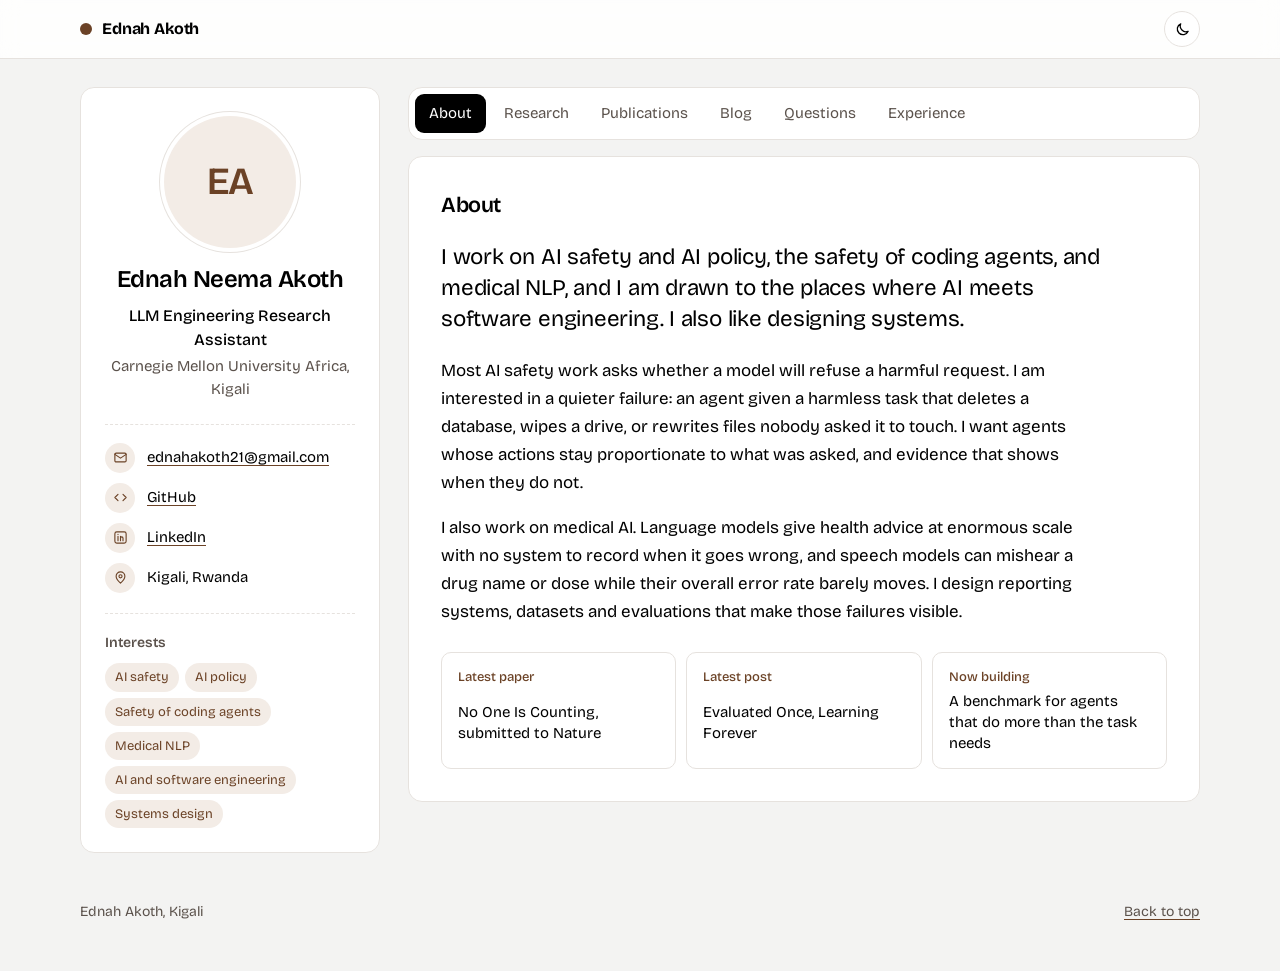
==== commit d6ff145e: "Blog tab, comments with giscus, brown text selection, drop data lake card" ====
--- a/index.html
+++ b/index.html
@@ -11,7 +11,7 @@
   <link rel="preconnect" href="https://fonts.googleapis.com">
   <link rel="preconnect" href="https://fonts.gstatic.com" crossorigin>
   <link href="https://fonts.googleapis.com/css2?family=Bricolage+Grotesque:opsz,wdth,wght@12..96,75..100,400..700&family=Source+Serif+4:ital,opsz,wght@0,8..60,400..600;1,8..60,400&display=swap" rel="stylesheet">
-  <link rel="stylesheet" href="style.css?v=4">
+  <link rel="stylesheet" href="style.css?v=5">
 </head>
 <body>
   <header class="bar">
@@ -72,7 +72,7 @@
         <a href="#about" data-tab="about">About</a>
         <a href="#research" data-tab="research">Research</a>
         <a href="#publications" data-tab="publications">Publications</a>
-        <a href="#writing" data-tab="writing">Writing</a>
+        <a href="#blog" data-tab="blog">Blog</a>
         <a href="#questions" data-tab="questions">Questions</a>
         <a href="#experience" data-tab="experience">Experience</a>
       </nav>
@@ -89,8 +89,8 @@
             <span class="glance-label">Latest paper</span>
             <span class="glance-text">No One Is Counting, submitted to Nature</span>
           </a>
-          <a class="glance-item" href="#writing">
-            <span class="glance-label">Latest writing</span>
+          <a class="glance-item" href="#blog">
+            <span class="glance-label">Latest post</span>
             <span class="glance-text" id="latest-post">Loading</span>
           </a>
           <a class="glance-item" href="#research">
@@ -129,12 +129,6 @@
             <p class="tags"><span class="tag">medical NLP</span><span class="tag">retrieval</span></p>
             <p class="actions"><a href="https://drive.google.com/file/d/1j5AnAswtlGLkLndNqXd56vwvSivkVSa7/view?usp=sharing">Read the report</a></p>
           </li>
-          <li class="card">
-            <p class="card-kind">Systems design <span class="card-when">2025</span></p>
-            <h3 class="card-title">A data lake for a digital agriculture platform</h3>
-            <p class="card-text">A change data capture pipeline streaming updates from microservice databases through Kafka into S3 with Delta Lake, for real time analytics on pest diagnosis and soil lab services.</p>
-            <p class="tags"><span class="tag">systems design</span><span class="tag">data engineering</span></p>
-          </li>
         </ol>
       </section>
 
@@ -147,9 +141,9 @@
         </ol>
       </section>
 
-      <section class="panel" id="panel-writing" data-panel="writing" aria-labelledby="h-writing" hidden>
+      <section class="panel" id="panel-blog" data-panel="blog" aria-labelledby="h-blog" hidden>
         <div class="panel-head">
-          <h2 class="panel-title" id="h-writing">Writing <span class="count" id="post-count"></span></h2>
+          <h2 class="panel-title" id="h-blog">Blog <span class="count" id="post-count"></span></h2>
           <label class="search">
             <svg viewBox="0 0 24 24" aria-hidden="true"><circle cx="11" cy="11" r="7"/><path d="m20 20-3.5-3.5"/></svg>
             <span class="visually-hidden">Search posts by title</span>
@@ -251,6 +245,6 @@
     </div>
   </footer>
 
-  <script src="main.js?v=4"></script>
+  <script src="main.js?v=5"></script>
 </body>
 </html>
--- a/style.css
+++ b/style.css
@@ -60,6 +60,8 @@
   -webkit-font-smoothing: antialiased;
 }
 
+::selection { background: var(--brown); color: var(--surface); }
+
 a { color: inherit; text-decoration-color: var(--brown); text-underline-offset: 0.2em; text-decoration-thickness: 1px; }
 a:hover { color: var(--brown); }
 :focus-visible { outline: 2px solid var(--brown); outline-offset: 3px; border-radius: 4px; }
@@ -153,7 +155,7 @@
 .glance-label { font-size: 13px; color: var(--brown); font-weight: 500; }
 .glance-text { font-size: 15px; line-height: 1.4; }
 
-/* Cards: publications, writing, research */
+/* Cards: publications, blog, research */
 .cards { list-style: none; margin: 0; padding: 0; display: grid; gap: 12px; }
 .card {
   position: relative; padding: 18px 20px 18px 22px;
@@ -251,6 +253,12 @@
 .article-body th, .article-body td { border-bottom: 1px solid var(--rule); padding: 8px 10px; text-align: left; vertical-align: top; }
 .article-body hr { border: 0; border-top: 1px solid var(--rule); margin: 2.4em 0; }
 
+/* Comments under a post */
+.comments { margin-top: 20px; background: var(--surface); border: 1px solid var(--rule); border-radius: var(--radius); padding: clamp(22px, 5vw, 56px); }
+.comments[hidden] { display: none; }
+.comments-title { margin: 0; font-size: 1.35rem; letter-spacing: -0.02em; font-weight: 600; }
+.comments-note { margin: 6px 0 22px; color: var(--mute); font-size: 14px; }
+
 /* One entrance, on page load only */
 @media (prefers-reduced-motion: no-preference) {
   .profile, .main { animation: rise 0.6s cubic-bezier(0.2, 0.7, 0.2, 1) both; }
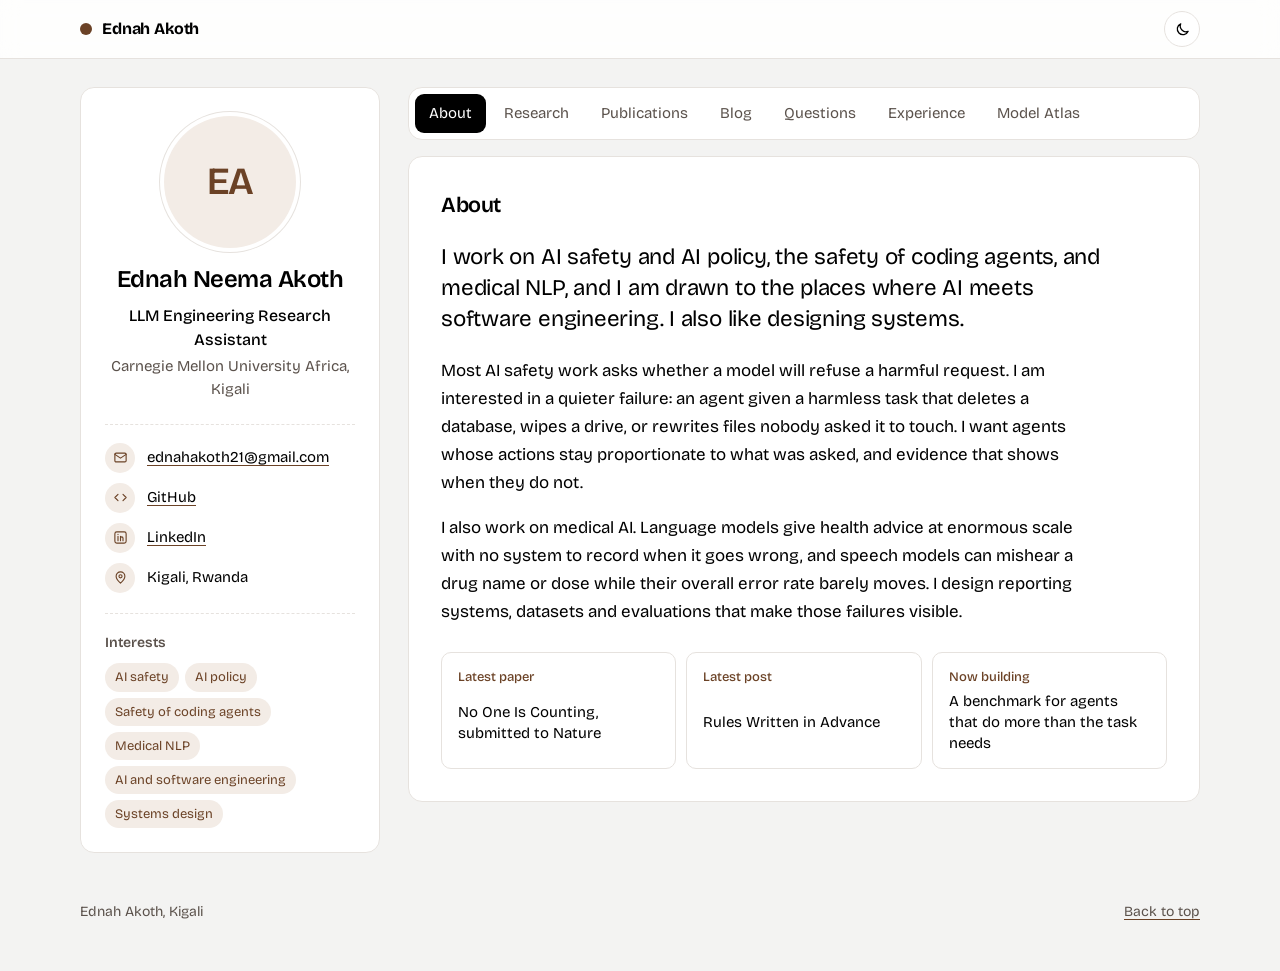
==== commit 14152768: "Add Model Atlas: LLM benchmark tracker and explainer" ====
--- a/index.html
+++ b/index.html
@@ -75,6 +75,7 @@
         <a href="#blog" data-tab="blog">Blog</a>
         <a href="#questions" data-tab="questions">Questions</a>
         <a href="#experience" data-tab="experience">Experience</a>
+        <a href="atlas.html">Model Atlas</a>
       </nav>
 
       <section class="panel" id="panel-about" data-panel="about" aria-labelledby="h-about">
